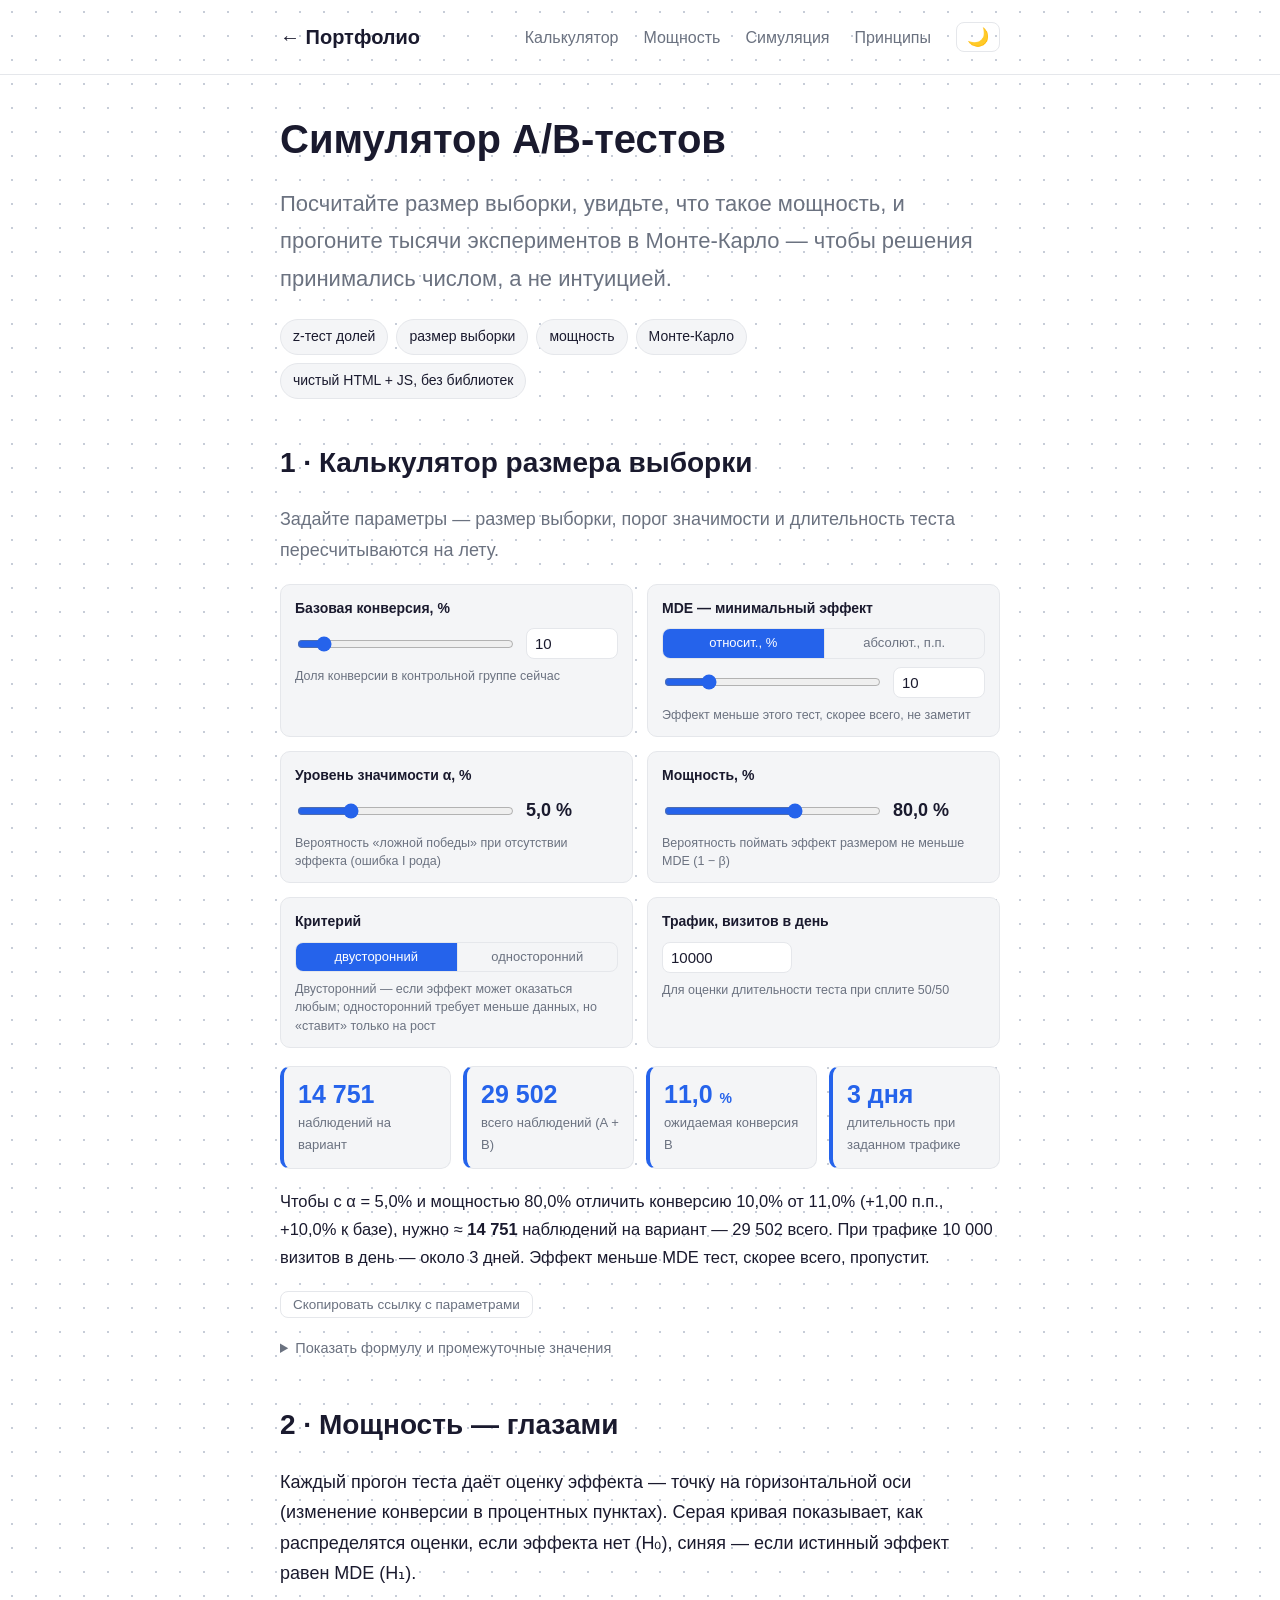
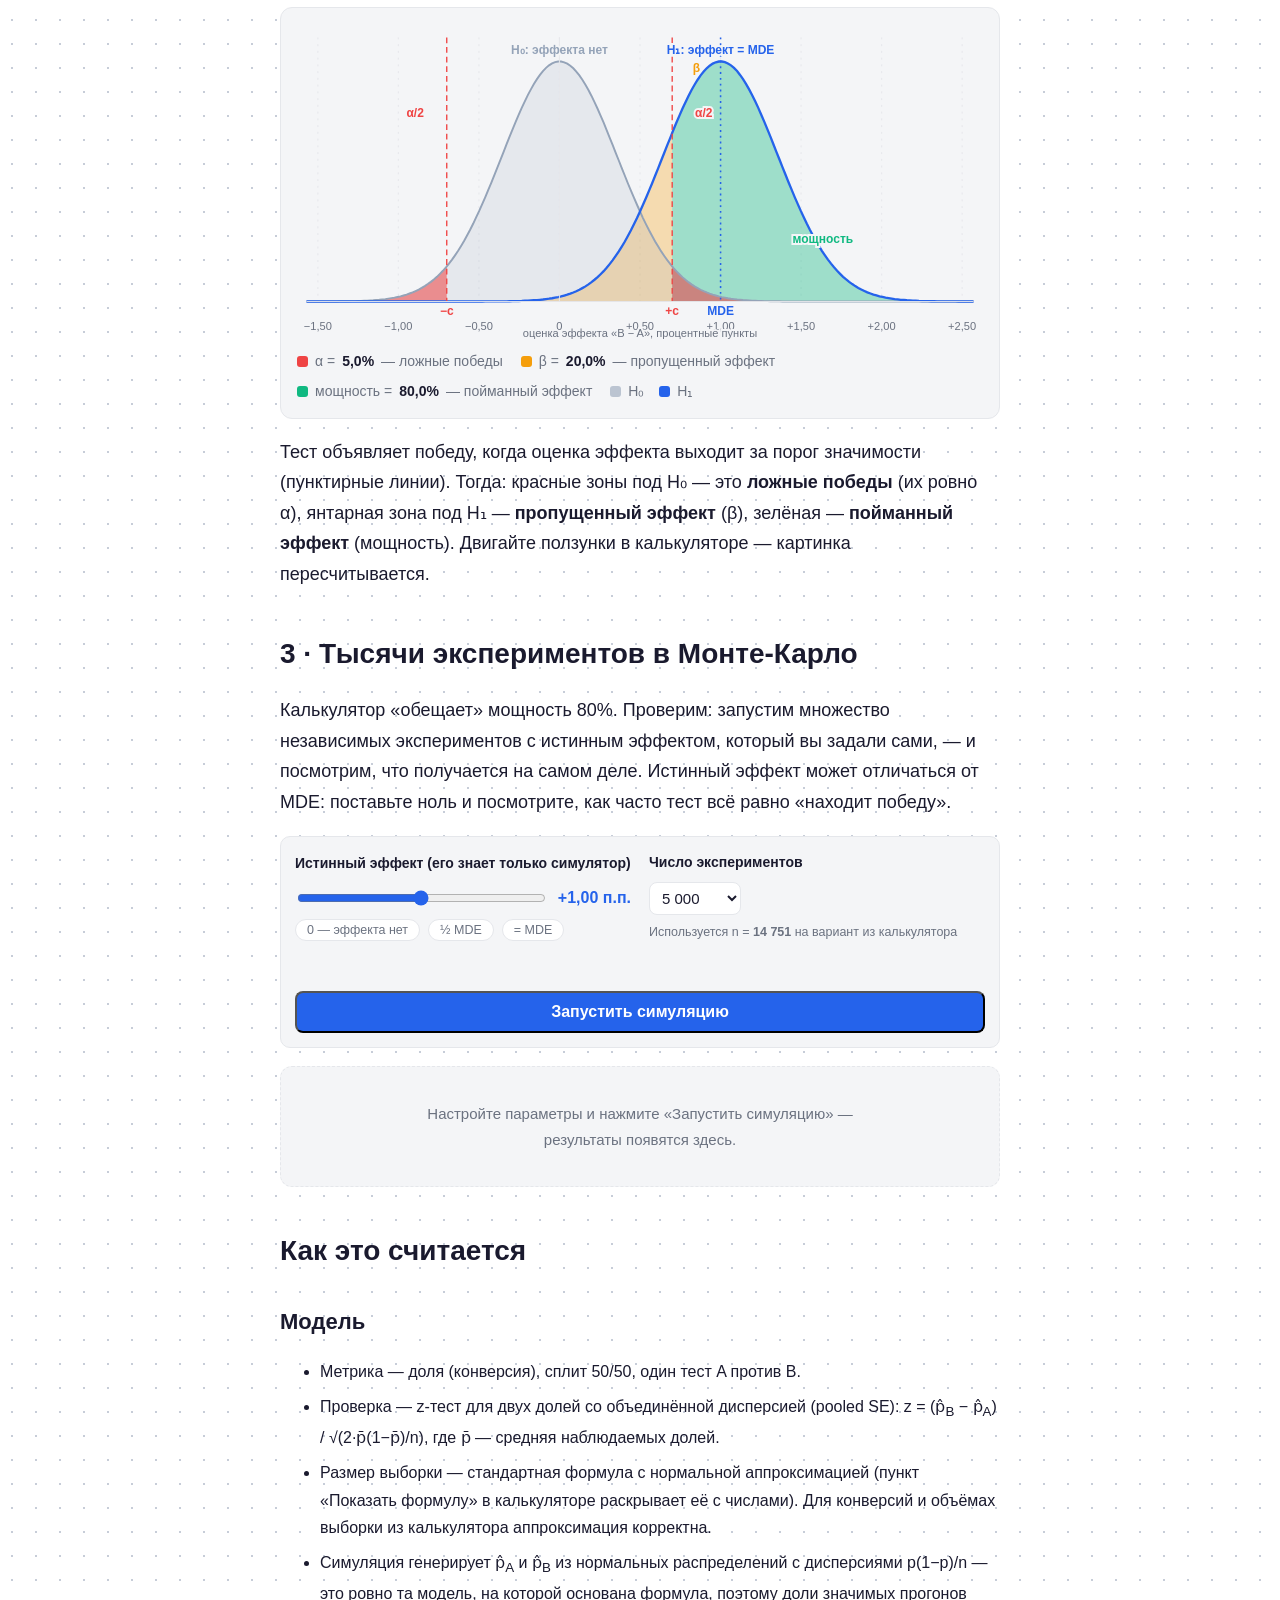
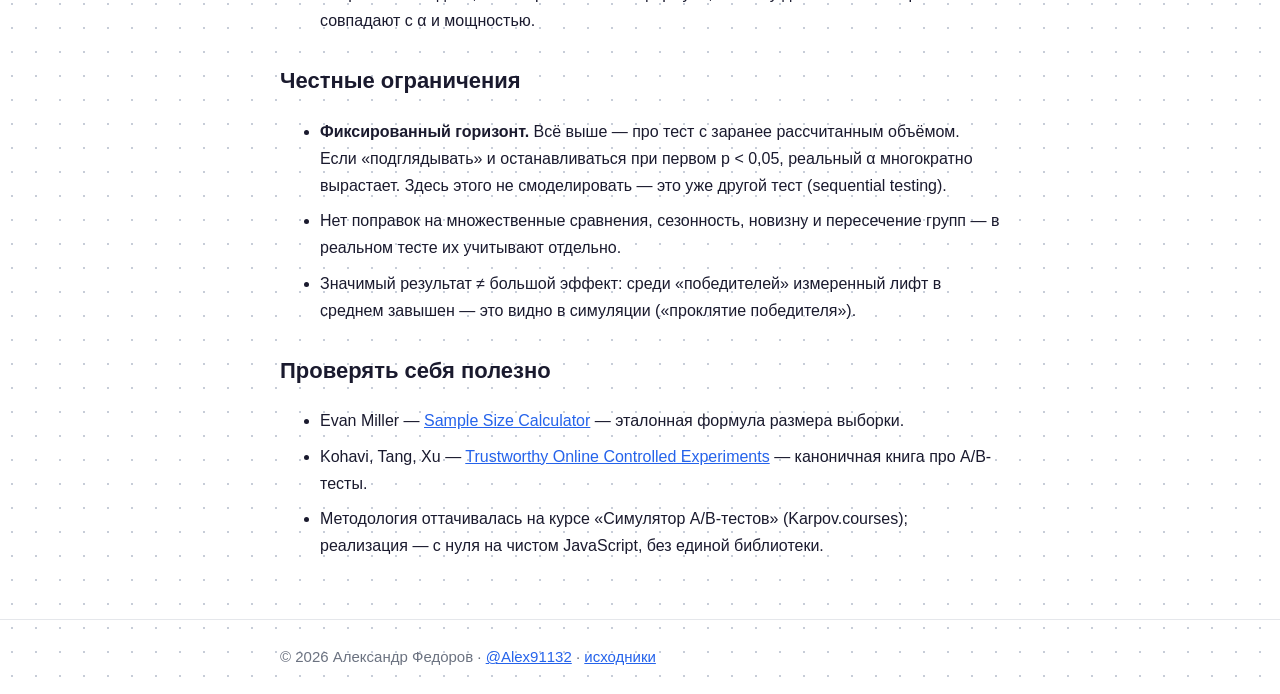
==== ab-simulator/index.html @ 2c6efa01 "Новый pet-проект: интерактивный симулятор A/B-тестов (калькулятор выборки + визуализация мощности + " ====
<!DOCTYPE html>
<html lang="ru">
<head>
  <meta charset="UTF-8">
  <meta name="viewport" content="width=device-width, initial-scale=1.0">
  <title>Симулятор A/B-тестов — Александр Федоров</title>
  <meta name="description" content="Интерактивный калькулятор размера выборки и Монте-Карло симулятор A/B-тестов: мощность, ошибки I и II рода, проклятие победителя — на живых графиках.">

  <link rel="icon" href="../assets/favicon.svg" type="image/svg+xml">

  <meta property="og:type" content="website">
  <meta property="og:title" content="Симулятор A/B-тестов — Александр Федоров">
  <meta property="og:description" content="Посчитайте размер выборки, увидьте мощность на графике и прогоните тысячи экспериментов в Монте-Карло.">
  <meta property="og:image" content="https://alex91132.github.io/assets/og.png">
  <meta property="og:url" content="https://alex91132.github.io/ab-simulator/">
  <meta name="twitter:card" content="summary_large_image">

  <!-- Общие стили сайта -->
  <link rel="stylesheet" href="../styles.css">

  <!-- Стили, специфичные для этой страницы -->
  <style>
    /* Цвета зон статистических ошибок — свои переменные, независимые от темы */
    :root {
      --st-red:   #ef4444;  /* ошибка I рода (α) */
      --st-green: #10b981;  /* мощность */
      --st-amber: #f59e0b;  /* ошибка II рода (β) */
      --st-h0:    #94a3b8;  /* распределение H0 */
    }

    /* ---------- Панели управления ---------- */
    .ctls {
      display: grid;
      grid-template-columns: repeat(auto-fit, minmax(240px, 1fr));
      gap: 14px;
      margin: 18px 0;
    }
    .ctl {
      background: var(--card);
      border: 1px solid var(--border);
      border-radius: 10px;
      padding: 12px 14px;
      min-width: 0;
    }
    .ctl label { font-size: 14px; font-weight: 600; display: block; margin-bottom: 8px; }
    .ctl .hint { font-size: 12.5px; color: var(--muted); margin: 8px 0 0; line-height: 1.45; }
    .ctl-row { display: flex; align-items: center; gap: 10px; }
    .ctl-row input[type=range] { flex: 1; min-width: 0; accent-color: var(--accent); }
    input[type=number], select {
      background: var(--bg);
      border: 1px solid var(--border);
      border-radius: 8px;
      color: var(--text);
      padding: 6px 8px;
      font-size: 15px;
      width: 92px;
      font-family: inherit;
    }
    input[type=number]:focus, select:focus, .seg button:focus-visible { outline: 2px solid var(--accent); outline-offset: 1px; }

    /* Переключатель режима (сегмент-контрол) */
    .seg { display: grid; grid-template-columns: 1fr 1fr; border: 1px solid var(--border); border-radius: 8px; overflow: hidden; margin-bottom: 8px; }
    .seg button {
      background: transparent; border: none; color: var(--muted);
      padding: 5px 6px; cursor: pointer; font-size: 13px; font-family: inherit; line-height: 1.4;
    }
    .seg button + button { border-left: 1px solid var(--border); }
    .seg button.on { background: var(--accent); color: #fff; }

    /* ---------- Результаты калькулятора ---------- */
    .res-grid {
      display: grid;
      grid-template-columns: repeat(auto-fit, minmax(150px, 1fr));
      gap: 12px;
      margin: 18px 0;
    }
    .res {
      background: var(--card);
      border: 1px solid var(--border);
      border-left: 4px solid var(--accent);
      border-radius: 10px;
      padding: 12px 14px;
    }
    .res .num { font-size: 25px; font-weight: 700; color: var(--accent); line-height: 1.25; }
    .res .num small { font-size: 14px; font-weight: 600; }
    .res .lab { font-size: 13px; color: var(--muted); margin-top: 2px; }
    .warn { display: none; color: var(--st-amber); font-size: 14px; margin-top: 6px; }
    .warn.show { display: block; }
    .interpret { font-size: 16.5px; }
    details.formula { margin-top: 14px; }
    details.formula summary { cursor: pointer; color: var(--muted); font-size: 14.5px; }
    details.formula pre {
      background: var(--card); border: 1px solid var(--border);
      padding: 14px 16px; border-radius: 8px; overflow-x: auto;
      font-size: 13.5px; line-height: 1.65; margin-top: 10px;
    }

    /* ---------- Графики ---------- */
    .chart {
      background: var(--card);
      border: 1px solid var(--border);
      border-radius: 12px;
      padding: 14px 12px 8px;
      margin: 14px 0;
    }
    .chart svg { display: block; width: 100%; height: auto; }
    .ch-title { font-size: 15px; margin: 4px 4px 0; color: var(--muted); }
    .lg { display: flex; flex-wrap: wrap; gap: 6px 18px; margin: 10px 4px 6px; }
    .lg span { display: inline-flex; align-items: center; gap: 7px; font-size: 14px; color: var(--muted); }
    .lg b { color: var(--text); font-weight: 600; }
    .sw { width: 11px; height: 11px; border-radius: 3px; display: inline-block; flex-shrink: 0; }

    /* ---------- Симуляция ---------- */
    .sim-controls {
      background: var(--card); border: 1px solid var(--border); border-radius: 10px;
      padding: 14px; margin: 18px 0;
      display: flex; flex-wrap: wrap; gap: 18px; align-items: flex-end;
    }
    .sim-controls .ctl { background: transparent; border: none; padding: 0; flex: 1; min-width: 250px; }
    .te-val { font-size: 16px; font-weight: 700; color: var(--accent); white-space: nowrap; }
    .chips { display: flex; gap: 8px; margin-top: 8px; flex-wrap: wrap; }
    .chip {
      background: var(--bg); border: 1px solid var(--border); border-radius: 999px;
      color: var(--muted); font-size: 12.5px; padding: 3px 11px; cursor: pointer; font-family: inherit;
    }
    .chip:hover { border-color: var(--accent); color: var(--accent); }
    .sim-cards { display: grid; grid-template-columns: repeat(auto-fit, minmax(190px, 1fr)); gap: 12px; margin: 18px 0; }
    .sim-card { background: var(--card); border: 1px solid var(--border); border-radius: 10px; padding: 12px 14px; }
    .sim-card .k { font-size: 24px; font-weight: 700; line-height: 1.25; }
    .sim-card .l { font-size: 13px; color: var(--muted); margin-top: 2px; line-height: 1.45; }
    .sim-empty {
      background: var(--card); border: 1px dashed var(--border); border-radius: 12px;
      color: var(--muted); text-align: center; padding: 34px 20px; font-size: 15px;
    }
    .insight { border-left: 3px solid var(--accent); margin: 18px 0; padding: 4px 20px; }
    .insight h4 { margin: 10px 0 4px; }
    .insight p { margin: 0 0 10px; font-size: 16px; }
    .stale { font-size: 13.5px; color: var(--st-amber); margin: -6px 0 12px; }

    /* ---------- Разное ---------- */
    .copy-btn {
      background: transparent; border: 1px solid var(--border); border-radius: 8px;
      color: var(--muted); padding: 5px 12px; cursor: pointer; font-size: 13.5px; font-family: inherit;
    }
    .copy-btn:hover { border-color: var(--accent); color: var(--accent); }
    .how-list li { margin-bottom: 8px; font-size: 16px; }
    code.kbd {
      background: var(--card); border: 1px solid var(--border); border-radius: 5px;
      padding: 1px 6px; font-size: 14px;
    }
    @media (max-width: 620px) {
      h1 { font-size: 30px; }
      .ctl-row input[type=range] { flex: 1; }
    }
  </style>

  <!-- Тема применяется до отрисовки (как на всём сайте) -->
  <script>
    (function () {
      var t = localStorage.getItem('theme');
      if (t) document.documentElement.setAttribute('data-theme', t);
    })();
  </script>
</head>
<body>

  <!-- ШАПКА -->
  <header class="site-header">
    <div class="container">
      <a href="../index.html" class="site-logo">← Портфолио</a>
      <nav class="site-nav">
        <a href="#calc">Калькулятор</a>
        <a href="#power">Мощность</a>
        <a href="#sim">Симуляция</a>
        <a href="#how">Принципы</a>
        <button id="themeBtn" class="theme-toggle" onclick="toggleTheme()" aria-label="Сменить тему">🌙</button>
      </nav>
    </div>
  </header>

  <main class="container">

    <!-- ЗАГОЛОВОК СТРАНИЦЫ -->
    <section class="intro">
      <h1>Симулятор A/B-тестов</h1>
      <p class="lead">
        Посчитайте размер выборки, увидьте, что такое мощность, и прогоните тысячи
        экспериментов в Монте-Карло — чтобы решения принимались числом, а не интуицией.
      </p>
      <div class="tags" style="margin-top:14px;">
        <span class="tag">z-тест долей</span>
        <span class="tag">размер выборки</span>
        <span class="tag">мощность</span>
        <span class="tag">Монте-Карло</span>
        <span class="tag">чистый HTML + JS, без библиотек</span>
      </div>
    </section>

    <!-- 1. КАЛЬКУЛЯТОР -->
    <section id="calc">
      <h2>1 · Калькулятор размера выборки</h2>
      <p style="color:var(--muted);">
        Задайте параметры — размер выборки, порог значимости и длительность теста
        пересчитываются на лету.
      </p>

      <div class="ctls">
        <div class="ctl">
          <label for="inp-base">Базовая конверсия, %</label>
          <div class="ctl-row">
            <input type="range" id="rng-base" min="1" max="95" step="0.5" value="10" aria-label="Базовая конверсия, проценты">
            <input type="number" id="inp-base" min="1" max="95" step="0.5" value="10" aria-label="Базовая конверсия, проценты">
          </div>
          <p class="hint">Доля конверсии в контрольной группе сейчас</p>
        </div>

        <div class="ctl">
          <label for="inp-mde">MDE — минимальный эффект</label>
          <div class="seg" role="group" aria-label="Тип MDE">
            <button type="button" id="mde-rel" class="on">относит., %</button><button type="button" id="mde-abs">абсолют., п.п.</button>
          </div>
          <div class="ctl-row">
            <input type="range" id="rng-mde" min="1" max="50" step="0.5" value="10" aria-label="MDE">
            <input type="number" id="inp-mde" min="0.1" max="50" step="0.5" value="10" aria-label="MDE">
          </div>
          <p class="hint">Эффект меньше этого тест, скорее всего, не заметит</p>
        </div>

        <div class="ctl">
          <label for="rng-alpha">Уровень значимости α, %</label>
          <div class="ctl-row">
            <input type="range" id="rng-alpha" min="0.5" max="20" step="0.5" value="5" aria-label="Уровень значимости, проценты">
            <output id="out-alpha" for="rng-alpha" style="width:92px; font-weight:600;">5 %</output>
          </div>
          <p class="hint">Вероятность «ложной победы» при отсутствии эффекта (ошибка I рода)</p>
        </div>

        <div class="ctl">
          <label for="rng-power">Мощность, %</label>
          <div class="ctl-row">
            <input type="range" id="rng-power" min="50" max="99" step="1" value="80" aria-label="Мощность, проценты">
            <output id="out-power" for="rng-power" style="width:92px; font-weight:600;">80 %</output>
          </div>
          <p class="hint">Вероятность поймать эффект размером не меньше MDE (1 − β)</p>
        </div>

        <div class="ctl">
          <label>Критерий</label>
          <div class="seg" role="group" aria-label="Тип критерия">
            <button type="button" id="tail-2" class="on">двусторонний</button><button type="button" id="tail-1">односторонний</button>
          </div>
          <p class="hint">Двусторонний — если эффект может оказаться любым; односторонний требует меньше данных, но «ставит» только на рост</p>
        </div>

        <div class="ctl">
          <label for="inp-traffic">Трафик, визитов в день</label>
          <div class="ctl-row">
            <input type="number" id="inp-traffic" min="100" step="100" value="10000" aria-label="Трафик в день" style="width:130px;">
          </div>
          <p class="hint">Для оценки длительности теста при сплите 50/50</p>
        </div>
      </div>

      <div class="res-grid">
        <div class="res">
          <div class="num" id="res-n">…</div>
          <div class="lab">наблюдений на вариант</div>
        </div>
        <div class="res">
          <div class="num" id="res-total">…</div>
          <div class="lab">всего наблюдений (A + B)</div>
        </div>
        <div class="res">
          <div class="num" id="res-p2">…</div>
          <div class="lab">ожидаемая конверсия B</div>
        </div>
        <div class="res">
          <div class="num" id="res-days">…</div>
          <div class="lab">длительность при заданном трафике</div>
        </div>
      </div>

      <p class="warn" id="res-warn">⚠ MDE упирается в потолок: конверсия B ограничена 99,5%, расчёт идёт по ней.</p>

      <p class="interpret" id="res-interpret">…</p>

      <p style="margin-top:14px;">
        <button type="button" class="copy-btn" id="copyLink">Скопировать ссылку с параметрами</button>
      </p>

      <details class="formula">
        <summary>Показать формулу и промежуточные значения</summary>
        <pre id="res-formula"></pre>
      </details>
    </section>

    <!-- 2. МОЩНОСТЬ -->
    <section id="power">
      <h2>2 · Мощность — глазами</h2>
      <p>
        Каждый прогон теста даёт оценку эффекта — точку на горизонтальной оси
        (изменение конверсии в процентных пунктах). Серая кривая показывает, как
        распределятся оценки, если эффекта нет (H₀), синяя — если истинный эффект
        равен MDE (H₁).
      </p>

      <div class="chart">
        <div id="distChart" role="img" aria-label="График распределений оценки эффекта при H0 и H1 с зонами ошибок"></div>
        <div class="lg" id="distLegend"></div>
      </div>

      <p>
        Тест объявляет победу, когда оценка эффекта выходит за порог значимости
        (пунктирные линии). Тогда: красные зоны под H₀ — это <b>ложные победы</b>
        (их ровно α), янтарная зона под H₁ — <b>пропущенный эффект</b> (β),
        зелёная — <b>пойманный эффект</b> (мощность). Двигайте ползунки в калькуляторе —
        картинка пересчитывается.
      </p>
    </section>

    <!-- 3. СИМУЛЯЦИЯ -->
    <section id="sim">
      <h2>3 · Тысячи экспериментов в Монте-Карло</h2>
      <p>
        Калькулятор «обещает» мощность 80%. Проверим: запустим множество независимых
        экспериментов с истинным эффектом, который вы задали сами, — и посмотрим,
        что получается на самом деле. Истинный эффект может отличаться от MDE:
        поставьте ноль и посмотрите, как часто тест всё равно «находит победу».
      </p>

      <div class="sim-controls">
        <div class="ctl">
          <label for="rng-te">Истинный эффект (его знает только симулятор)</label>
          <div class="ctl-row">
            <input type="range" id="rng-te" min="0" max="2" step="0.02" value="1" aria-label="Истинный эффект, процентные пункты">
            <span class="te-val" id="out-te">+1,00 п.п.</span>
          </div>
          <div class="chips">
            <button type="button" class="chip" data-te="0">0 — эффекта нет</button>
            <button type="button" class="chip" data-te="half">½ MDE</button>
            <button type="button" class="chip" data-te="mde">= MDE</button>
          </div>
        </div>
        <div class="ctl">
          <label for="sel-runs">Число экспериментов</label>
          <select id="sel-runs">
            <option value="1000">1 000</option>
            <option value="5000" selected>5 000</option>
            <option value="10000">10 000</option>
          </select>
          <p class="hint">Используется n = <b id="sim-n">…</b> на вариант из калькулятора</p>
        </div>
        <div class="ctl">
          <label>&nbsp;</label>
          <button type="button" class="btn-primary" id="runBtn" style="width:100%;">Запустить симуляцию</button>
        </div>
      </div>

      <div id="simResults">
        <div class="sim-empty">
          Настройте параметры и нажмите «Запустить симуляцию» —<br>
          результаты появятся здесь.
        </div>
      </div>
    </section>

    <!-- 4. ПРИНЦИПЫ -->
    <section id="how">
      <h2>Как это считается</h2>

      <h3>Модель</h3>
      <ul class="how-list">
        <li>Метрика — доля (конверсия), сплит 50/50, один тест A против B.</li>
        <li>Проверка — z-тест для двух долей со объединённой дисперсией (pooled SE):
          z = (p̂<sub>B</sub> − p̂<sub>A</sub>) / √(2·p̄(1−p̄)/n), где p̄ — средняя наблюдаемых долей.</li>
        <li>Размер выборки — стандартная формула с нормальной аппроксимацией
          (пункт «Показать формулу» в калькуляторе раскрывает её с числами).
          Для конверсий и объёмах выборки из калькулятора аппроксимация корректна.</li>
        <li>Симуляция генерирует p̂<sub>A</sub> и p̂<sub>B</sub> из нормальных распределений
          с дисперсиями p(1−p)/n — это ровно та модель, на которой основана формула,
          поэтому доли значимых прогонов совпадают с α и мощностью.</li>
      </ul>

      <h3>Честные ограничения</h3>
      <ul class="how-list">
        <li><b>Фиксированный горизонт.</b> Всё выше — про тест с заранее рассчитанным объёмом.
          Если «подглядывать» и останавливаться при первом p &lt; 0,05, реальный α
          многократно вырастает. Здесь этого не смоделировать — это уже другой тест
          (sequential testing).</li>
        <li>Нет поправок на множественные сравнения, сезонность, новизну и
          пересечение групп — в реальном тесте их учитывают отдельно.</li>
        <li>Значимый результат ≠ большой эффект: среди «победителей» измеренный лифт
          в среднем завышен — это видно в симуляции («проклятие победителя»).</li>
      </ul>

      <h3>Проверять себя полезно</h3>
      <ul class="how-list">
        <li>Evan Miller — <a href="https://www.evanmiller.org/ab-testing/sample-size.html" target="_blank" rel="noopener">Sample Size Calculator</a> — эталонная формула размера выборки.</li>
        <li>Kohavi, Tang, Xu — <a href="https://experimentguide.com/" target="_blank" rel="noopener">Trustworthy Online Controlled Experiments</a> — каноничная книга про A/B-тесты.</li>
        <li>Методология оттачивалась на курсе «Симулятор A/B-тестов» (Karpov.courses);
          реализация — с нуля на чистом JavaScript, без единой библиотеки.</li>
      </ul>
    </section>

  </main>

  <!-- ПОДВАЛ -->
  <footer class="site-footer">
    <div class="container">
      © 2026 Александр Федоров ·
      <a href="https://t.me/Alex91132" target="_blank" rel="noopener">@Alex91132</a> ·
      <a href="https://github.com/Alex91132/Alex91132.github.io" target="_blank" rel="noopener">исходники</a>
    </div>
  </footer>

  <!-- Переключатель темы — как на всём сайте -->
  <script>
    function currentTheme() {
      var t = document.documentElement.getAttribute('data-theme');
      if (t) return t;
      return window.matchMedia('(prefers-color-scheme: dark)').matches ? 'dark' : 'light';
    }
    function updateThemeIcon() {
      var btn = document.getElementById('themeBtn');
      if (btn) btn.textContent = currentTheme() === 'dark' ? '☀️' : '🌙';
    }
    function toggleTheme() {
      var next = currentTheme() === 'dark' ? 'light' : 'dark';
      document.documentElement.setAttribute('data-theme', next);
      localStorage.setItem('theme', next);
      updateThemeIcon();
    }
    updateThemeIcon();
  </script>

  <!-- Логика симулятора -->
  <script>
  (function () {
    'use strict';

    /* ==================== Утилиты ==================== */
    var $ = function (id) { return document.getElementById(id); };
    var fmtInt = new Intl.NumberFormat('ru-RU');
    function fmt1(x) { return x.toLocaleString('ru-RU', { minimumFractionDigits: 1, maximumFractionDigits: 1 }); }
    function fmt2(x) { return x.toLocaleString('ru-RU', { minimumFractionDigits: 2, maximumFractionDigits: 2 }); }
    function plural(n, one, few, many) {
      n = Math.floor(Math.abs(n)) % 100;
      if (n >= 11 && n <= 14) return many;
      n = n % 10;
      if (n === 1) return one;
      if (n >= 2 && n <= 4) return few;
      return many;
    }
    function esc(s) {
      return String(s).replace(/&/g, '&amp;').replace(/</g, '&lt;').replace(/>/g, '&gt;');
    }

    /* ==================== Математика ==================== */
    // erf — аппроксимация Абрамовица–Стегуна 7.1.26 (|err| < 1.5e-7)
    function erf(x) {
      var s = x < 0 ? -1 : 1;
      x = Math.abs(x);
      var t = 1 / (1 + 0.3275911 * x);
      var y = 1 - (((((1.061405429 * t - 1.453152027) * t) + 1.421413741) * t - 0.284496736) * t + 0.254829592) * t * Math.exp(-x * x);
      return s * y;
    }
    function normCdf(x) { return 0.5 * (1 - erf(-x / Math.SQRT2)); }
    function normPdf(x) { return Math.exp(-x * x / 2) / Math.sqrt(2 * Math.PI); }

    // probit — алгоритм Аклама (относительная погрешность < 1.15e-9)
    function probit(p) {
      if (p <= 0) return -Infinity;
      if (p >= 1) return Infinity;
      var A = [-3.969683028665376e+01, 2.209460984245205e+02, -2.759285104469687e+02, 1.383577518672690e+02, -3.066479806614716e+01, 2.506628277459239e+00];
      var B = [-5.447609879822406e+01, 1.615858368580409e+02, -1.556989798598866e+02, 6.680131188771972e+01, -1.328068155288572e+01];
      var C = [-7.784894002430293e-03, -3.223964580411365e-01, -2.400758277161838e+00, -2.549732539343734e+00, 4.374664141464968e+00, 2.938163982698783e+00];
      var D = [7.784695709041462e-03, 3.224671290700398e-01, 2.445134137142996e+00, 3.754408661907416e+00];
      var pl = 0.02425, ph = 1 - pl, q, r, x;
      if (p < pl) {
        q = Math.sqrt(-2 * Math.log(p));
        x = (((((C[0] * q + C[1]) * q + C[2]) * q + C[3]) * q + C[4]) * q + C[5]) / ((((D[0] * q + D[1]) * q + D[2]) * q + D[3]) * q + 1);
      } else if (p <= ph) {
        q = p - 0.5; r = q * q;
        x = (((((A[0] * r + A[1]) * r + A[2]) * r + A[3]) * r + A[4]) * r + A[5]) * q /
            (((((B[0] * r + B[1]) * r + B[2]) * r + B[3]) * r + B[4]) * r + 1);
      } else {
        q = Math.sqrt(-2 * Math.log(1 - p));
        x = -(((((C[0] * q + C[1]) * q + C[2]) * q + C[3]) * q + C[4]) * q + C[5]) / ((((D[0] * q + D[1]) * q + D[2]) * q + D[3]) * q + 1);
      }
      return x;
    }

    // Стандартное нормальное N(0,1): метод Марсальи (полярный)
    var _spare = null;
    function gauss() {
      if (_spare !== null) { var v = _spare; _spare = null; return v; }
      var u, vv, s;
      do { u = Math.random() * 2 - 1; vv = Math.random() * 2 - 1; s = u * u + vv * vv; } while (s >= 1 || s === 0);
      var m = Math.sqrt(-2 * Math.log(s) / s);
      _spare = vv * m;
      return u * m;
    }

    // Размер выборки на вариант (z-тест долей, нормальная аппроксимация)
    function sampleSize(p1, p2, alpha, power, twoSided) {
      var zA = probit(twoSided ? 1 - alpha / 2 : 1 - alpha);
      var zB = probit(power);
      var pbar = (p1 + p2) / 2;
      var num = Math.pow(zA * Math.sqrt(2 * pbar * (1 - pbar)) + zB * Math.sqrt(p1 * (1 - p1) + p2 * (1 - p2)), 2);
      return Math.ceil(num / Math.pow(p2 - p1, 2));
    }

    /* ==================== Состояние ==================== */
    var S = { base: 10, mde: 10, mdeMode: 'rel', alpha: 5, power: 80, tail: 2, traffic: 10000, te: null };
    var D = {};  // производные величины
    var P2_CAP = 0.995;

    function derive() {
      D.p1 = S.base / 100;
      var p2 = S.mdeMode === 'rel' ? D.p1 * (1 + S.mde / 100) : D.p1 + S.mde / 100;
      D.capped = p2 > P2_CAP;
      D.p2 = Math.min(p2, P2_CAP);
      D.delta = D.p2 - D.p1;
      D.alpha = S.alpha / 100;
      D.power = S.power / 100;
      D.twoSided = S.tail === 2;
      D.zA = probit(D.twoSided ? 1 - D.alpha / 2 : 1 - D.alpha);
      D.zB = probit(D.power);
      D.n = sampleSize(D.p1, D.p2, D.alpha, D.power, D.twoSided);
      D.pbar = (D.p1 + D.p2) / 2;
      D.SE = Math.sqrt(2 * D.pbar * (1 - D.pbar) / D.n);  // в долях
      D.c = D.zA * D.SE;                                   // порог значимости, в долях
    }

    /* ==================== Связывание контролов ==================== */
    function bindPair(rngId, inpId, setter, clampLo, clampHi) {
      var rng = $(rngId), inp = $(inpId);
      rng.addEventListener('input', function () { setter(parseFloat(rng.value)); inp.value = rng.value; update(); });
      inp.addEventListener('input', function () {
        var v = parseFloat(inp.value);
        if (isNaN(v)) return;
        v = Math.min(clampHi, Math.max(clampLo, v));
        rng.value = v; setter(v); update();
      });
      inp.addEventListener('change', function () { inp.value = rng.value; });
    }

    bindPair('rng-base', 'inp-base', function (v) { S.base = v; }, 1, 95);
    bindPair('rng-mde', 'inp-mde', function (v) { S.mde = v; }, 0.1, 50);

    function setMdeMode(mode) {
      if (mode === S.mdeMode) return;
      // пересчёт значения так, чтобы p2 не прыгала
      var p1 = S.base / 100;
      var p2 = S.mdeMode === 'rel' ? p1 * (1 + S.mde / 100) : p1 + S.mde / 100;
      S.mdeMode = mode;
      if (mode === 'rel') {
        S.mde = Math.round((p2 / p1 - 1) * 1000) / 10;
        setRange('rng-mde', 'inp-mde', 1, 50, 0.5, S.mde);
      } else {
        S.mde = Math.round((p2 - p1) * 1000) / 10;
        setRange('rng-mde', 'inp-mde', 0.05, 10, 0.05, S.mde);
      }
      $('mde-rel').classList.toggle('on', mode === 'rel');
      $('mde-abs').classList.toggle('on', mode === 'abs');
      update();
    }
    function setRange(rngId, inpId, min, max, step, val) {
      var rng = $(rngId), inp = $(inpId);
      rng.min = min; rng.max = max; rng.step = step; rng.value = val;
      inp.min = min; inp.max = max; inp.step = step; inp.value = val;
    }
    $('mde-rel').addEventListener('click', function () { setMdeMode('rel'); });
    $('mde-abs').addEventListener('click', function () { setMdeMode('abs'); });

    $('rng-alpha').addEventListener('input', function () { S.alpha = parseFloat(this.value); update(); });
    $('rng-power').addEventListener('input', function () { S.power = parseFloat(this.value); update(); });

    function setTail(t) {
      S.tail = t;
      $('tail-2').classList.toggle('on', t === 2);
      $('tail-1').classList.toggle('on', t === 1);
      update();
    }
    $('tail-2').addEventListener('click', function () { setTail(2); });
    $('tail-1').addEventListener('click', function () { setTail(1); });

    $('inp-traffic').addEventListener('input', function () {
      var v = parseFloat(this.value);
      if (!isNaN(v) && v >= 1) { S.traffic = v; renderCalcOnly(); toHash(); }
    });

    // Истинный эффект в симуляции
    var rngTe = $('rng-te');
    function teMax() { return Math.max(Math.ceil(D.delta * 200 * 100) / 100, 0.1); } // ~2×MDE, п.п.
    function syncTeSlider(preserve) {
      var kept = preserve && S.te !== null ? S.te : D.delta * 100;
      var mx = teMax();
      var step = Math.max(mx / 100, 0.01);
      rngTe.min = 0; rngTe.max = mx; rngTe.step = step;
      S.te = Math.min(kept, mx);
      rngTe.value = Math.round(S.te / step) * step;
      renderTe();
    }
    function renderTe() { $('out-te').textContent = '+' + fmt2(S.te) + ' п.п.'; }
    rngTe.addEventListener('input', function () {
      S.te = parseFloat(this.value);
      renderTe(); markStale();
    });
    Array.prototype.forEach.call(document.querySelectorAll('.chip[data-te]'), function (chip) {
      chip.addEventListener('click', function () {
        var v = this.getAttribute('data-te');
        S.te = v === '0' ? 0 : (v === 'mde' ? D.delta * 100 : D.delta * 50);
        S.te = Math.round(S.te * 100) / 100;
        rngTe.value = S.te;
        renderTe(); markStale();
      });
    });

    /* ==================== Калькулятор: вывод ==================== */
    function renderCalc() {
      $('res-n').textContent = fmtInt.format(D.n);
      $('res-total').textContent = fmtInt.format(2 * D.n);
      $('res-p2').innerHTML = fmt1(D.p2 * 100) + ' <small>%</small>';

      var days = Math.ceil(2 * D.n / S.traffic);
      $('res-days').textContent = days < 1 ? 'меньше ' + plural(1, 'дня', 'дней', 'дней') : fmtInt.format(days) + ' ' + plural(days, 'день', 'дня', 'дней');

      $('res-warn').classList.toggle('show', D.capped);

      var rel = (D.delta / D.p1) * 100;
      $('res-interpret').innerHTML =
        'Чтобы с α = ' + fmt1(S.alpha) + '% и мощностью ' + fmt1(S.power) + '% отличить конверсию ' +
        fmt1(D.p1 * 100) + '% от ' + fmt1(D.p2 * 100) + '% (' +
        (D.delta >= 0 ? '+' : '−') + fmt2(Math.abs(D.delta * 100)) + ' п.п., ' +
        (rel >= 0 ? '+' : '−') + fmt1(Math.abs(rel)) + '% к базе), нужно ≈ <b>' + fmtInt.format(D.n) +
        '</b> наблюдений на вариант — ' + fmtInt.format(2 * D.n) + ' всего.' +
        ' При трафике ' + fmtInt.format(S.traffic) + ' визитов в день — около ' +
        (days < 1 ? 'суток' : fmtInt.format(days) + ' ' + plural(days, 'дня', 'дней', 'дней')) + '. ' +
        'Эффект меньше MDE тест, скорее всего, пропустит.';

      var sePP = D.SE * 100, cPP = D.c * 100;
      $('res-formula').textContent =
        'n = (z(1−α' + (D.twoSided ? '/2' : '') + ')·√(2·p̄·(1−p̄)) + z(1−β)·√(p₁(1−p₁)+p₂(1−p₂)))² / (p₂−p₁)²' +
        '\n' +
        'z(1−α' + (D.twoSided ? '/2' : '') + ') = ' + fmt2(D.zA) + '    z(1−β) = ' + fmt2(D.zB) + '\n' +
        'p₁ = ' + D.p1.toFixed(4) + '    p₂ = ' + D.p2.toFixed(4) + '    p̄ = ' + D.pbar.toFixed(4) + '\n' +
        '\n' +
        'n = ' + fmtInt.format(D.n) + ' на вариант\n' +
        'SE оценки эффекта = √(2·p̄(1−p̄)/n) = ' + fmt2(sePP) + ' п.п.\n' +
        'порог значимости c = z·SE = ' + (D.twoSided ? '±' : '') + fmt2(cPP) + ' п.п.' +
        (D.capped ? '\n\n⚠ p₂ ограничена ' + (P2_CAP * 100).toFixed(1) + '% — фактический MDE меньше заданного' : '');

      $('sim-n').textContent = fmtInt.format(D.n);
    }
    function renderCalcOnly() { renderCalc(); }

    /* ==================== График распределений ==================== */
    function niceStep(x) {
      var pow = Math.pow(10, Math.floor(Math.log10(x)));
      var m = x / pow;
      return (m < 1.5 ? 1 : m < 3 ? 2 : m < 7 ? 5 : 10) * pow;
    }

    function renderDist() {
      var W = 720, H = 330, L = 14, R = 14, T = 16, B = 40;
      var iw = W - L - R, ih = H - T - B;
      var SE = D.SE, SEpp = SE * 100;
      var dPP = D.delta * 100, cPP = D.c * 100;
      var lo = -4.4 * SEpp, hi = Math.max(dPP + 4.4 * SEpp, 4.4 * SEpp);
      var ymax = (1 / (SEpp * Math.sqrt(2 * Math.PI))) * 1.10;

      function X(v) { return L + (v - lo) / (hi - lo) * iw; }
      function Y(dens) { return T + ih - dens / ymax * ih; }
      function curvePath(mean, x0, x1) {
        var pts = [], N = 220, i;
        for (i = 0; i <= N; i++) {
          var x = x0 + (x1 - x0) * i / N;
          var dens = normPdf((x - mean) / SEpp) / SEpp;
          pts.push((i ? 'L' : 'M') + X(x).toFixed(1) + ' ' + Y(dens).toFixed(1));
        }
        return pts.join('');
      }
      function areaPath(mean, x0, x1) {
        if (x1 <= x0) return '';
        return curvePath(mean, x0, x1) + 'L' + X(x1).toFixed(1) + ' ' + (T + ih) + ' L' + X(x0).toFixed(1) + ' ' + (T + ih) + ' Z';
      }
      function txt(x, y, s, color, weight, size) {
        return '<text x="' + x.toFixed(1) + '" y="' + y.toFixed(1) + '" font-size="' + (size || 12.5) + '" font-weight="' + (weight || 600) +
          '" fill="' + color + '" text-anchor="middle" style="paint-order:stroke;stroke:var(--card);stroke-width:4px">' + s + '</text>';
      }
      function vline(x, dash, color, w) {
        return '<line x1="' + X(x).toFixed(1) + '" y1="' + T + '" x2="' + X(x).toFixed(1) + '" y2="' + (T + ih) +
          '" stroke="' + color + '" stroke-width="' + (w || 1.2) + '" stroke-dasharray="' + dash + '"/>';
      }

      var svg = '<svg viewBox="0 0 ' + W + ' ' + H + '" xmlns="http://www.w3.org/2000/svg">';

      // сетка по x
      var step = niceStep((hi - lo) / 7), tick;
      var t0 = Math.ceil(lo / step) * step;
      for (tick = t0; tick <= hi + 1e-9; tick += step) {
        svg += '<line x1="' + X(tick).toFixed(1) + '" y1="' + T + '" x2="' + X(tick).toFixed(1) + '" y2="' + (T + ih) + '" stroke="var(--border)" stroke-width="1" stroke-dasharray="2 5"/>';
      }

      // заливки
      svg += '<path d="' + areaPath(dPP, lo, Math.min(cPP, hi)) + '" style="fill:var(--st-amber)" opacity="0.30"/>';   // β
      svg += '<path d="' + areaPath(dPP, Math.max(cPP, lo), hi) + '" style="fill:var(--st-green)" opacity="0.38"/>';     // мощность
      svg += '<path d="' + areaPath(0, lo, hi) + '" style="fill:var(--st-h0)" opacity="0.16"/>';                          // H0 целиком
      svg += '<path d="' + areaPath(0, lo, D.twoSided ? -cPP : lo - 1) + '" style="fill:var(--st-red)" opacity="0.55"/>'; // α левый хвост
      svg += '<path d="' + areaPath(0, cPP, hi) + '" style="fill:var(--st-red)" opacity="0.55"/>';                        // α правый хвост

      // кривые поверх
      svg += '<path d="' + curvePath(0, lo, hi) + '" fill="none" style="stroke:var(--st-h0)" stroke-width="2"/>';
      svg += '<path d="' + curvePath(dPP, lo, hi) + '" fill="none" style="stroke:var(--accent)" stroke-width="2.4"/>';

      // линии: 0, порог, истинный эффект
      svg += vline(0, 'none', 'var(--border)', 1);
      svg += vline(cPP, '6 4', 'var(--st-red)', 1.4);
      if (D.twoSided) svg += vline(-cPP, '6 4', 'var(--st-red)', 1.4);
      svg += vline(dPP, '2 4', 'var(--accent)', 1.6);

      // подписи кривых
      var h0Top = Y(normPdf(0) / SEpp), h1Top = Y(1 / (SEpp * Math.sqrt(2 * Math.PI)));
      svg += txt(X(0), h0Top - 8, 'H₀: эффекта нет', 'var(--st-h0)', 700);
      svg += txt(X(dPP), h1Top - 8, 'H₁: эффект = MDE', 'var(--accent)', 700);

      // подписи зон
      if (D.twoSided) svg += txt(X(-cPP - 0.55 * SEpp), T + ih * 0.30, 'α/2', 'var(--st-red)');
      svg += txt(X(cPP + 0.55 * SEpp), T + ih * 0.30, D.twoSided ? 'α/2' : 'α', 'var(--st-red)');
      svg += txt(X((dPP + cPP) / 2), Y(normPdf((dPP - (dPP + cPP) / 2) / SEpp) / SEpp) - 10, 'β', 'var(--st-amber)');
      svg += txt(X((cPP + hi) / 2), Y(normPdf((dPP - (cPP + hi) / 2) / SEpp) / SEpp) - 10, 'мощность', 'var(--st-green)');

      // подписи линий внизу
      svg += txt(X(cPP), T + ih + 14, '+c', 'var(--st-red)');
      if (D.twoSided) svg += txt(X(-cPP), T + ih + 14, '−c', 'var(--st-red)');
      svg += txt(X(dPP), T + ih + 14, 'MDE', 'var(--accent)');

      // ось + тики
      svg += '<line x1="' + L + '" y1="' + (T + ih) + '" x2="' + (W - R) + '" y2="' + (T + ih) + '" stroke="var(--border)" stroke-width="1"/>';
      for (tick = t0; tick <= hi + 1e-9; tick += step) {
        var lb = Math.abs(tick) < 1e-9 ? '0' : (tick > 0 ? '+' : '−') + fmt2(Math.abs(tick));
        svg += txt(X(tick), T + ih + 30, lb, 'var(--muted)', 400, 11.5);
      }
      svg += txt(X(lo + (hi - lo) / 2), H - 3, 'оценка эффекта «B − A», процентные пункты', 'var(--muted)', 400, 11.5);
      svg += '</svg>';

      $('distChart').innerHTML = svg;

      $('distLegend').innerHTML =
        '<span><i class="sw" style="background:var(--st-red)"></i>α = <b>' + fmt1(D.alpha * 100) + '%</b> — ложные победы</span>' +
        '<span><i class="sw" style="background:var(--st-amber)"></i>β = <b>' + fmt1((1 - D.power) * 100) + '%</b> — пропущенный эффект</span>' +
        '<span><i class="sw" style="background:var(--st-green)"></i>мощность = <b>' + fmt1(D.power * 100) + '%</b> — пойманный эффект</span>' +
        '<span><i class="sw" style="background:var(--st-h0);opacity:.6"></i>H₀ &nbsp;<i class="sw" style="background:var(--accent)"></i>H₁</span>';
    }

    /* ==================== Симуляция ==================== */
    var lastRes = null;

    function runSim() {
      var K = parseInt($('sel-runs').value, 10);
      var te = S.te / 100;                 // истинный эффект, доли
      var pB = Math.min(Math.max(D.p1 + te, 0.001), 0.999);
      var sdA = Math.sqrt(D.p1 * (1 - D.p1) / D.n);
      var sdB = Math.sqrt(pB * (1 - pB) / D.n);
      var lifts = [], pvals = [], sigCount = 0, sigNeg = 0, sigLiftSum = 0;
      var i, pa, pb, d, pbar, se, z, pv;

      for (i = 0; i < K; i++) {
        pa = D.p1 + gauss() * sdA;
        pb = pB + gauss() * sdB;
        d = pb - pa;
        pbar = (pa + pb) / 2;
        se = Math.sqrt(2 * pbar * (1 - pbar) / D.n);
        z = d / se;
        pv = D.twoSided ? 2 * (1 - normCdf(Math.abs(z))) : 1 - normCdf(z);
        lifts.push(d * 100);
        pvals.push(pv);
        if (pv < D.alpha) {
          sigCount++;
          sigLiftSum += d * 100;
          if (d < 0) sigNeg++;
        }
      }
      lastRes = {
        K: K, te: S.te, teReal: (pB - D.p1) * 100,
        lifts: lifts, pvals: pvals,
        sigShare: sigCount / K,
        sigNegShare: sigCount ? sigNeg / sigCount : 0,
        meanSigLift: sigCount ? sigLiftSum / sigCount : NaN
      };
      renderSim();
      toHash();
    }

    function renderSim() {
      if (!lastRes) return;
      var r = lastRes;
      var html = '';

      html += '<div class="sim-cards">';
      html += '<div class="sim-card"><div class="k" style="color:var(--st-green)">' + fmt1(r.sigShare * 100) + '%</div>' +
        '<div class="l">экспериментов закончились значимо — из ' + fmtInt.format(r.K) + ' прогонов</div></div>';
      if (r.sigShare > 0) {
        html += '<div class="sim-card"><div class="k" style="color:var(--accent)">' +
          (r.meanSigLift >= 0 ? '+' : '−') + fmt2(Math.abs(r.meanSigLift)) + ' п.п.</div>' +
          '<div class="l">средний измеренный лифт среди значимых (истинный: ' +
          (r.te >= 0 ? '+' : '−') + fmt2(Math.abs(r.te)) + ' п.п.)</div></div>';
        html += '<div class="sim-card"><div class="k" style="color:var(--st-red)">' + fmt1(r.sigNegShare * 100) + '%</div>' +
          '<div class="l">среди значимых — с эффектом «в обратную сторону»</div></div>';
      }
      html += '</div>';

      html += '<div class="chart"><h3 class="ch-title">Измеренный эффект по прогонам, п.п. — и теоретическое распределение</h3><div id="liftHist"></div></div>';
      html += '<div class="chart"><h3 class="ch-title">Распределение p-value</h3><div id="pvalHist"></div></div>';

      var te0 = Math.abs(r.te) < 1e-9;
      var atMde = Math.abs(r.te - D.delta * 100) < 1e-9;
      var title, text;
      if (te0) {
        title = 'Эффекта нет — а «победы» есть';
        text = 'Значимыми оказались ' + fmt1(r.sigShare * 100) + '% прогонов при α = ' + fmt1(D.alpha * 100) +
          '% — это ошибка I рода: без реального эффекта тест всё равно иногда находит «победителя», ' +
          'причём в обе стороны. Именно поэтому значимый результат без заранее рассчитанного объёма выборки ' +
          'и зафиксированной гипотезы — не доказательство.';
      } else if (atMde) {
        title = 'Мощность в действии — и «проклятие победителя»';
        text = 'Поймали ' + fmt1(r.sigShare * 100) + '% прогонов — это и есть мощность ' + fmt1(D.power * 100) +
          '%. Но посмотрите на средний лифт среди значимых: ' +
          (r.meanSigLift >= 0 ? '+' : '−') + fmt2(Math.abs(r.meanSigLift)) + ' п.п. при истинном эффекте ' +
          (r.te >= 0 ? '+' : '−') + fmt2(Math.abs(r.te)) + ' п.п. Каждый «значимый победитель» в среднем завышает эффект: ' +
          'в значимые чаще попадают прогоны с удачно большим измеренным лифтом. Не обещайте бизнесу измеренное — истинный эффект ниже.';
      } else {
        title = 'Эффект меньше MDE — тест чаще молчит';
        text = 'При истинном эффекте ' + (r.te >= 0 ? '+' : '−') + fmt2(Math.abs(r.te)) + ' п.п. (MDE = ' +
          '+' + fmt2(D.delta * 100) + ' п.п.) значимы только ' + fmt1(r.sigShare * 100) +
          '% прогонов. Снижение MDE или рост мощности покупается кратным ростом выборки — вернитесь к калькулятору и проверьте.';
      }
      html += '<div class="insight"><h4>' + title + '</h4><p>' + text + '</p></div>';

      $('simResults').innerHTML = html;
      drawLiftHist();
      drawPvalHist();
    }

    function markStale() {
      var el = $('simResults');
      if (!lastRes || el.querySelector('.sim-empty')) return;
      if (!el.querySelector('.stale')) {
        var p = document.createElement('p');
        p.className = 'stale';
        p.textContent = 'Параметры изменились — запустите симуляцию заново.';
        el.insertBefore(p, el.firstChild);
      }
    }

    /* ---------- Гистограмма измеренного лифта ---------- */
    function drawLiftHist() {
      var r = lastRes;
      var W = 720, H = 260, L = 14, R = 14, T = 26, B = 38;
      var iw = W - L - R, ih = H - T - B;
      var SEpp = D.SE * 100, cPP = D.c * 100, te = r.te;

      var lo = Math.min(-3.6 * SEpp, Math.min.apply(null, r.lifts));
      var hi = Math.max(3.6 * SEpp, te + 3.6 * SEpp, Math.max.apply(null, r.lifts));
      var bins = 46, bw = (hi - lo) / bins;
      var counts = [], i, b;
      for (i = 0; i < bins; i++) counts[i] = 0;
      for (i = 0; i < r.lifts.length; i++) {
        b = Math.min(bins - 1, Math.max(0, Math.floor((r.lifts[i] - lo) / bw)));
        counts[b]++;
      }
      var densMax = 0;
      for (i = 0; i < bins; i++) densMax = Math.max(densMax, counts[i] / (r.K * bw));
      var pdfPeak = 1 / (SEpp * Math.sqrt(2 * Math.PI));
      var ymax = Math.max(densMax, pdfPeak) * 1.12;

      function X(v) { return L + (v - lo) / (hi - lo) * iw; }
      function Y(d) { return T + ih - d / ymax * ih; }

      var svg = '<svg viewBox="0 0 ' + W + ' ' + H + '" xmlns="http://www.w3.org/2000/svg">';

      // зоны отвержения
      svg += '<rect x="' + X(cPP).toFixed(1) + '" y="' + T + '" width="' + Math.max(0, X(hi) - X(cPP)).toFixed(1) + '" height="' + ih + '" style="fill:var(--st-green)" opacity="0.09"/>';
      if (D.twoSided) svg += '<rect x="' + X(lo).toFixed(1) + '" y="' + T + '" width="' + Math.max(0, X(-cPP) - X(lo)).toFixed(1) + '" height="' + ih + '" style="fill:var(--st-red)" opacity="0.09"/>';

      // столбцы
      for (i = 0; i < bins; i++) {
        if (!counts[i]) continue;
        var d0 = counts[i] / (r.K * bw);
        svg += '<rect x="' + (X(lo + i * bw) + 0.6).toFixed(1) + '" y="' + Y(d0).toFixed(1) +
          '" width="' + Math.max(1, X(lo + (i + 1) * bw) - X(lo + i * bw) - 1.2).toFixed(1) +
          '" height="' + (T + ih - Y(d0)).toFixed(1) + '" style="fill:var(--accent)" opacity="0.55" rx="2"/>';
      }

      // теоретическая кривая N(te, SE)
      var pts = [], N = 200;
      for (i = 0; i <= N; i++) {
        var x = lo + (hi - lo) * i / N;
        pts.push((i ? 'L' : 'M') + X(x).toFixed(1) + ' ' + Y(normPdf((x - te) / SEpp) / SEpp).toFixed(1));
      }
      svg += '<path d="' + pts.join('') + '" fill="none" stroke="var(--st-h0)" stroke-width="2"/>';

      // вертикальные линии
      function vline(x, color, dash, w) {
        return '<line x1="' + X(x).toFixed(1) + '" y1="' + T + '" x2="' + X(x).toFixed(1) + '" y2="' + (T + ih) + '" stroke="' + color + '" stroke-width="' + (w || 1.3) + '" stroke-dasharray="' + dash + '"/>';
      }
      svg += vline(0, 'var(--muted)', '4 4');
      svg += vline(te, 'var(--accent)', 'none', 2);
      svg += vline(cPP, 'var(--st-green)', '6 4');
      if (D.twoSided) svg += vline(-cPP, 'var(--st-red)', '6 4');

      // подписи
      function txt(x, y, s, color, anchor, size, weight) {
        return '<text x="' + x.toFixed(1) + '" y="' + y.toFixed(1) + '" font-size="' + (size || 11.5) + '" font-weight="' + (weight || 400) +
          '" fill="' + color + '" text-anchor="' + (anchor || 'middle') + '" style="paint-order:stroke;stroke:var(--card);stroke-width:3.5px">' + s + '</text>';
      }
      svg += txt(X(te), T + 11, 'истинный эффект', 'var(--accent)', 'middle', 11.5, 700);
      svg += txt(X(0), T + 24, '0', 'var(--muted)');
      svg += txt(X(cPP), T + 24, '+c', 'var(--st-green)');
      if (D.twoSided) svg += txt(X(-cPP), T + 24, '−c', 'var(--st-red)');

      // ось
      svg += '<line x1="' + L + '" y1="' + (T + ih) + '" x2="' + (W - R) + '" y2="' + (T + ih) + '" stroke="var(--border)"/>';
      var step = niceStep((hi - lo) / 7);
      var t0 = Math.ceil(lo / step) * step;
      for (var tick = t0; tick <= hi + 1e-9; tick += step) {
        var lb = Math.abs(tick) < 1e-9 ? '0' : (tick > 0 ? '+' : '−') + fmt2(Math.abs(tick));
        svg += txt(X(tick), T + ih + 28, lb, 'var(--muted)');
      }
      svg += '</svg>';
      $('liftHist').innerHTML = svg;
    }

    /* ---------- Гистограмма p-value ---------- */
    function drawPvalHist() {
      var r = lastRes;
      var W = 720, H = 240, L = 14, R = 14, T = 12, B = 34;
      var iw = W - L - R, ih = H - T - B;
      var bins = 20, bw = 1 / bins;
      var counts = [], i, b;
      for (i = 0; i < bins; i++) counts[i] = 0;
      for (i = 0; i < r.pvals.length; i++) {
        b = Math.min(bins - 1, Math.max(0, Math.floor(r.pvals[i] / bw)));
        counts[b]++;
      }
      var ymax = Math.max(1.35, Math.max.apply(null, counts) / (r.K * bw)) ;

      function X(v) { return L + v * iw; }
      function Y(d) { return T + ih - d / ymax * ih; }

      var svg = '<svg viewBox="0 0 ' + W + ' ' + H + '" xmlns="http://www.w3.org/2000/svg">';
      // зона значимости
      svg += '<rect x="' + X(0) + '" y="' + T + '" width="' + (X(D.alpha) - X(0)).toFixed(1) + '" height="' + ih + '" style="fill:var(--st-red)" opacity="0.10"/>';
      svg += txtStatic(X(D.alpha), T + 11, 'p < α — значимо', 'var(--st-red)', 11.5, 700);
      function txtStatic(x, y, s, color, size, weight) {
        return '<text x="' + x.toFixed(1) + '" y="' + y + '" font-size="' + size + '" font-weight="' + weight + '" fill="' + color + '" text-anchor="middle" style="paint-order:stroke;stroke:var(--card);stroke-width:3.5px">' + s + '</text>';
      }
      for (i = 0; i < bins; i++) {
        if (!counts[i]) continue;
        var d0 = counts[i] / (r.K * bw);
        var inSig = (i * bw) < D.alpha - 1e-12;
        svg += '<rect x="' + (X(i * bw) + 0.8).toFixed(1) + '" y="' + Y(d0).toFixed(1) +
          '" width="' + Math.max(1, X((i + 1) * bw) - X(i * bw) - 1.6).toFixed(1) + '" height="' + (T + ih - Y(d0)).toFixed(1) +
          '" style="fill:' + (inSig ? 'var(--st-red)' : 'var(--accent)') + '" opacity="' + (inSig ? 0.75 : 0.5) + '" rx="2"/>';
      }
      // равномерное распределение — ожидание при H0
      svg += '<line x1="' + X(0) + '" y1="' + Y(1) + '" x2="' + X(1) + '" y2="' + Y(1) + '" stroke="var(--muted)" stroke-width="1.6" stroke-dasharray="6 4"/>';
      svg += txtStatic(X(0.86), Y(1) - 7, 'равномерно (при H₀)', 'var(--muted)', 11, 400);

      svg += '<line x1="' + L + '" y1="' + (T + ih) + '" x2="' + (W - R) + '" y2="' + (T + ih) + '" stroke="var(--border)"/>';
      var marks = [0, 0.25, 0.5, 0.75, 1];
      for (i = 0; i < marks.length; i++) {
        svg += txtStatic(X(marks[i]), T + ih + 26, marks[i].toLocaleString('ru-RU'), 'var(--muted)', 11.5, 400);
      }
      svg += '</svg>';
      $('pvalHist').innerHTML = svg;
    }

    /* ==================== Ссылка с параметрами ==================== */
    function toHash() {
      var h = '#p=' + S.base + '&m=' + S.mde + '&mt=' + S.mdeMode + '&a=' + S.alpha + '&pw=' + S.power +
        '&t=' + S.tail + '&tr=' + S.traffic;
      if (S.te !== null) h += '&te=' + (Math.round(S.te * 100) / 100);
      try { history.replaceState(null, '', h); } catch (e) {}
    }
    function fromHash() {
      if (!location.hash || location.hash.length < 3) return;
      var q = {};
      location.hash.slice(1).split('&').forEach(function (kv) {
        var p = kv.split('=');
        if (p[0]) q[p[0]] = decodeURIComponent(p[1] || '');
      });
      function num(key, lo, hi, cur) {
        var v = parseFloat(q[key]);
        return (isNaN(v) || v < lo || v > hi) ? cur : v;
      }
      S.base = num('p', 1, 95, S.base);
      S.mde = num('m', 0.05, 50, S.mde);
      if (q.mt === 'abs') S.mdeMode = 'abs'; else if (q.mt === 'rel') S.mdeMode = 'rel';
      S.alpha = num('a', 0.5, 20, S.alpha);
      S.power = num('pw', 50, 99, S.power);
      S.tail = (q.t === '1') ? 1 : (q.t === '2' ? 2 : S.tail);
      S.traffic = num('tr', 1, 1e9, S.traffic);
      if (q.te !== undefined) { var te = parseFloat(q.te); if (!isNaN(te) && te >= 0) S.te = te; }
    }

    $('copyLink').addEventListener('click', function () {
      var btn = this;
      var url = location.href.split('#')[0] + location.hash;
      function done() {
        btn.textContent = 'Ссылка скопирована ✓';
        setTimeout(function () { btn.textContent = 'Скопировать ссылку с параметрами'; }, 2200);
      }
      if (navigator.clipboard && navigator.clipboard.writeText) {
        navigator.clipboard.writeText(url).then(done, done);
      } else { done(); }
    });

    /* ==================== Обновление ==================== */
    function update() {
      derive();
      renderCalc();
      renderDist();
      syncTeSlider(true);
      markStale();
      toHash();
    }

    $('runBtn').addEventListener('click', function () {
      this.textContent = 'Считаю…';
      var self = this;
      setTimeout(function () {
        runSim();
        self.textContent = 'Запустить симуляцию';
      }, 30);
    });
    $('sel-runs').addEventListener('change', markStale);

    /* ==================== Инициализация ==================== */
    fromHash();
    // выставляем контролы в соответствии с состоянием (после fromHash)
    $('rng-base').value = S.base; $('inp-base').value = S.base;
    if (S.mdeMode === 'abs') {
      setRange('rng-mde', 'inp-mde', 0.05, 10, 0.05, Math.min(S.mde, 10));
      S.mde = Math.min(S.mde, 10);
      $('mde-rel').classList.remove('on'); $('mde-abs').classList.add('on');
    } else {
      S.mde = Math.max(1, Math.min(50, S.mde));
      $('rng-mde').value = S.mde; $('inp-mde').value = S.mde;
    }
    $('rng-alpha').value = S.alpha; $('out-alpha').textContent = fmt1(S.alpha) + ' %';
    $('rng-power').value = S.power; $('out-power').textContent = fmt1(S.power) + ' %';
    if (S.tail === 1) { $('tail-2').classList.remove('on'); $('tail-1').classList.add('on'); }
    $('inp-traffic').value = S.traffic;

    // alpha/power output обновляется в update? нет — отдельно:
    $('rng-alpha').addEventListener('input', function () { $('out-alpha').textContent = fmt1(S.alpha) + ' %'; });
    $('rng-power').addEventListener('input', function () { $('out-power').textContent = fmt1(S.power) + ' %'; });

    derive();
    renderCalc();
    renderDist();
    syncTeSlider(true);   // true: сохраняет te из ссылки, если она была
    toHash();
  })();
  </script>

</body>
</html>
---- styles.css ----
/* ========================================================================
   Общее оформление сайта.
   Этот файл подключается ко всем страницам — меняете тут, меняется везде.
   Цвета вынесены в "переменные" (--имя) в начале, чтобы их было легко править.
   ======================================================================== */

/* --- Цвета для светлой темы (по умолчанию) --- */
:root {
  --bg:        #ffffff;   /* фон страницы */
  --text:      #1a1a2e;   /* основной текст */
  --muted:     #6b7280;   /* приглушённый текст (даты, подписи) */
  --accent:    #2563eb;   /* акцентный цвет (ссылки, кнопки) */
  --card:      #f4f5f7;   /* фон карточек */
  --border:    #e5e7eb;   /* линии-разделители */
  --dot:       #c7cdd8;   /* цвет точек фонового узора */
  --max-width: 760px;     /* максимальная ширина текста */
}

/* --- Тёмная тема ---
   Работает в двух случаях:
   1) система в тёмном режиме И пользователь не выбрал светлую вручную;
   2) пользователь нажал кнопку и выбрал тёмную (data-theme="dark").
   Набор цветов один и тот же, поэтому он повторён в двух местах. */
@media (prefers-color-scheme: dark) {
  :root:not([data-theme="light"]) {
    --bg:     #0f1117;
    --text:   #e5e7eb;
    --muted:  #9ca3af;
    --accent: #60a5fa;
    --card:   #1a1d27;
    --border: #2a2e3a;
    --dot:    #2b3040;
  }
}
:root[data-theme="dark"] {
  --bg:     #0f1117;
  --text:   #e5e7eb;
  --muted:  #9ca3af;
  --accent: #60a5fa;
  --card:   #1a1d27;
  --border: #2a2e3a;
  --dot:    #2b3040;
}

/* --- Базовые правила --- */
* { box-sizing: border-box; }

body {
  margin: 0;
  font-family: -apple-system, "Segoe UI", Roboto, Helvetica, Arial, sans-serif;
  font-size: 18px;
  line-height: 1.7;
  color: var(--text);
  /* Фон: основной цвет + ненавязчивый узор из точек (сетка 24×24px).
     Точки задаются радиальным градиентом, тяжёлых картинок нет. */
  background-color: var(--bg);
  background-image: radial-gradient(var(--dot) 1px, transparent 1.4px);
  background-size: 24px 24px;
  -webkit-font-smoothing: antialiased;
}

/* Контейнер, который держит контент по центру и не даёт ему растекаться */
.container {
  max-width: var(--max-width);
  margin: 0 auto;
  padding: 0 20px;
}

/* --- Шапка сайта с меню --- */
.site-header {
  border-bottom: 1px solid var(--border);
  padding: 20px 0;
  margin-bottom: 40px;
}
.site-header .container {
  display: flex;
  align-items: center;
  justify-content: space-between;
  flex-wrap: wrap;
  gap: 12px;
}
.site-logo {
  font-weight: 700;
  font-size: 20px;
  color: var(--text);
  text-decoration: none;
}
.site-nav a {
  color: var(--muted);
  text-decoration: none;
  margin-left: 20px;
  font-size: 16px;
}
.site-nav a:hover { color: var(--accent); }

/* --- Заголовки --- */
h1 { font-size: 40px; line-height: 1.2; margin: 0 0 12px; }
h2 { font-size: 28px; margin: 40px 0 12px; }
h3 { font-size: 22px; margin: 28px 0 8px; }

/* --- Ссылки --- */
a { color: var(--accent); }

/* --- Блок "обо мне" на главной --- */
.intro { margin-bottom: 20px; }
.intro .lead { font-size: 22px; color: var(--muted); }

/* --- Карточки проектов и статей --- */
.card {
  display: block;
  background: var(--card);
  border: 1px solid var(--border);
  border-radius: 12px;
  padding: 20px 24px;
  margin-bottom: 16px;
  text-decoration: none;
  color: var(--text);
  transition: transform .12s ease, border-color .12s ease;
}
.card:hover {
  transform: translateY(-2px);
  border-color: var(--accent);
}
.card h3 { margin-top: 0; }
.card p { margin: 6px 0 0; color: var(--muted); font-size: 16px; }
.card .date { font-size: 14px; color: var(--muted); }

/* --- Кнопки-ссылки на контакты --- */
.links { margin-top: 24px; display: flex; gap: 12px; flex-wrap: wrap; }
.links a {
  display: inline-block;
  padding: 8px 16px;
  border: 1px solid var(--border);
  border-radius: 8px;
  text-decoration: none;
  color: var(--text);
  font-size: 16px;
}
.links a:hover { border-color: var(--accent); color: var(--accent); }

/* --- Подвал --- */
.site-footer {
  border-top: 1px solid var(--border);
  margin-top: 60px;
  padding: 24px 0;
  color: var(--muted);
  font-size: 15px;
}

/* --- Теги навыков --- */
.tags { display: flex; flex-wrap: wrap; gap: 8px; margin: 12px 0; }
.tag {
  display: inline-block;
  padding: 5px 12px;
  background: var(--card);
  border: 1px solid var(--border);
  border-radius: 999px;
  font-size: 14px;
  color: var(--text);
}

/* --- Блоки опыта работы (таймлайн) --- */
.exp {
  padding: 18px 0;
  border-bottom: 1px solid var(--border);
}
.exp:last-child { border-bottom: none; }
.exp .period { font-size: 14px; color: var(--muted); }
.exp h3 { margin: 4px 0 2px; }
.exp .company { color: var(--accent); font-size: 16px; margin: 0 0 8px; }
.exp ul { margin: 8px 0 0; padding-left: 20px; }
.exp ul li { margin-bottom: 4px; font-size: 16px; }

/* Цифры-достижения */
.stats { display: flex; flex-wrap: wrap; gap: 24px; margin: 20px 0; }
.stat { flex: 1; min-width: 140px; }
.stat .num { font-size: 32px; font-weight: 700; color: var(--accent); }
.stat .label { font-size: 15px; color: var(--muted); }

/* --- Оформление текста статьи --- */
.post-meta { color: var(--muted); font-size: 15px; margin-bottom: 30px; }
article img { max-width: 100%; border-radius: 8px; }
article pre {
  background: var(--card);
  padding: 16px;
  border-radius: 8px;
  overflow-x: auto;
  font-size: 15px;
}
blockquote {
  border-left: 3px solid var(--accent);
  margin: 20px 0;
  padding: 4px 20px;
  color: var(--muted);
}

/* ========================================================================
   Дополнительные блоки (аватар, кнопки, обучение, переключатель темы)
   ======================================================================== */

/* --- Аватар в шапке hero --- */
.hero-top {
  display: flex;
  align-items: center;
  gap: 20px;
  margin-bottom: 16px;
}
.avatar {
  width: 96px;
  height: 96px;
  border-radius: 50%;
  flex-shrink: 0;
  object-fit: cover;               /* если вставите фото — оно впишется в круг */
  background: var(--accent);       /* пока фото нет — цветной круг с инициалами */
  color: #fff;
  display: flex;
  align-items: center;
  justify-content: center;
  font-size: 34px;
  font-weight: 700;
  border: 3px solid var(--border);
}
.hero-top h1 { margin: 0; }

/* --- Крупная кнопка (например, скачать резюме) --- */
.btn-primary {
  display: inline-block;
  padding: 10px 20px;
  background: var(--accent);
  color: #fff !important;
  border-radius: 8px;
  text-decoration: none;
  font-size: 16px;
  font-weight: 600;
}
.btn-primary:hover { opacity: .9; }

/* --- Переключатель темы (кнопка в шапке) --- */
.theme-toggle {
  background: transparent;
  border: 1px solid var(--border);
  color: var(--muted);
  border-radius: 8px;
  padding: 5px 10px;
  font-size: 18px;
  cursor: pointer;
  line-height: 1;
  margin-left: 20px;
}
.theme-toggle:hover { border-color: var(--accent); color: var(--accent); }

/* --- Блок «Обучение»: акцентные карточки в сетку --- */
.edu-grid {
  display: grid;
  grid-template-columns: repeat(auto-fill, minmax(220px, 1fr));
  gap: 12px;
  margin-top: 16px;
}
.edu-card {
  background: var(--card);
  border: 1px solid var(--border);
  border-left: 4px solid var(--accent);   /* акцентная полоса — бросается в глаза */
  border-radius: 10px;
  padding: 14px 16px;
}
.edu-card .year { font-size: 13px; color: var(--accent); font-weight: 700; }
.edu-card .name { font-size: 16px; font-weight: 600; margin-top: 2px; }
.edu-card .place { font-size: 14px; color: var(--muted); margin-top: 2px; }

/* --- Крупные карточки проектов (роль руководителя) --- */
.project {
  background: var(--card);
  border: 1px solid var(--border);
  border-left: 4px solid var(--accent);
  border-radius: 12px;
  padding: 22px 24px;
  margin-bottom: 18px;
}
.project h3 { margin-top: 0; margin-bottom: 4px; }
.project .role {
  display: inline-block;
  font-size: 13px;
  font-weight: 600;
  color: var(--accent);
  border: 1px solid var(--accent);
  border-radius: 999px;
  padding: 2px 10px;
  margin-bottom: 10px;
}
.project .summary { color: var(--text); margin: 4px 0 10px; }
.project ul { margin: 8px 0 0; padding-left: 20px; }
.project ul li { margin-bottom: 5px; font-size: 16px; }
.project .sub { font-weight: 600; margin-top: 12px; }
.project .nda { color: var(--muted); font-size: 14px; font-style: italic; }

/* --- Плавающая кнопка «наверх» --- */
.to-top {
  position: fixed;
  right: 20px;
  bottom: 20px;
  width: 46px;
  height: 46px;
  border-radius: 50%;
  background: var(--accent);
  color: #fff;
  border: none;
  font-size: 22px;
  cursor: pointer;
  display: none;                 /* показывается по прокрутке через JS */
  align-items: center;
  justify-content: center;
  box-shadow: 0 2px 10px rgba(0,0,0,.25);
  z-index: 100;
  line-height: 1;
}
.to-top:hover { opacity: .9; }
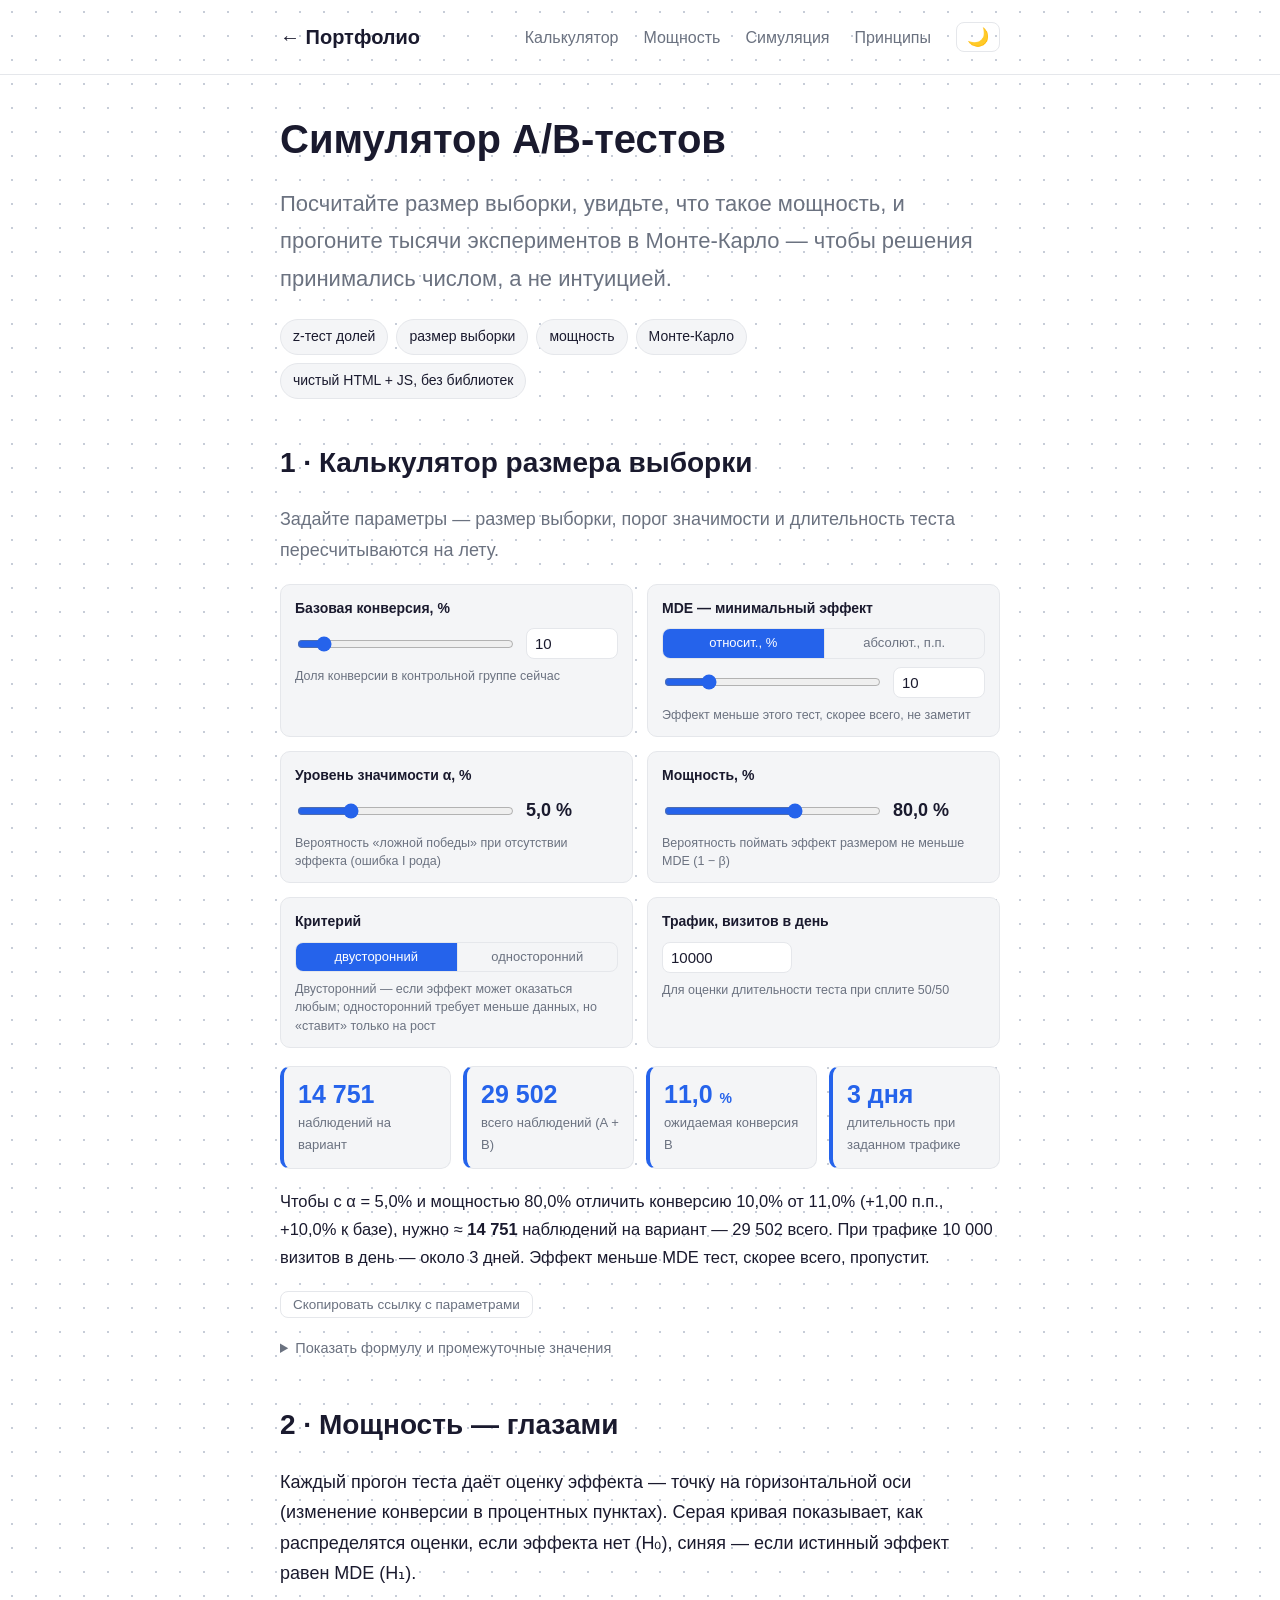
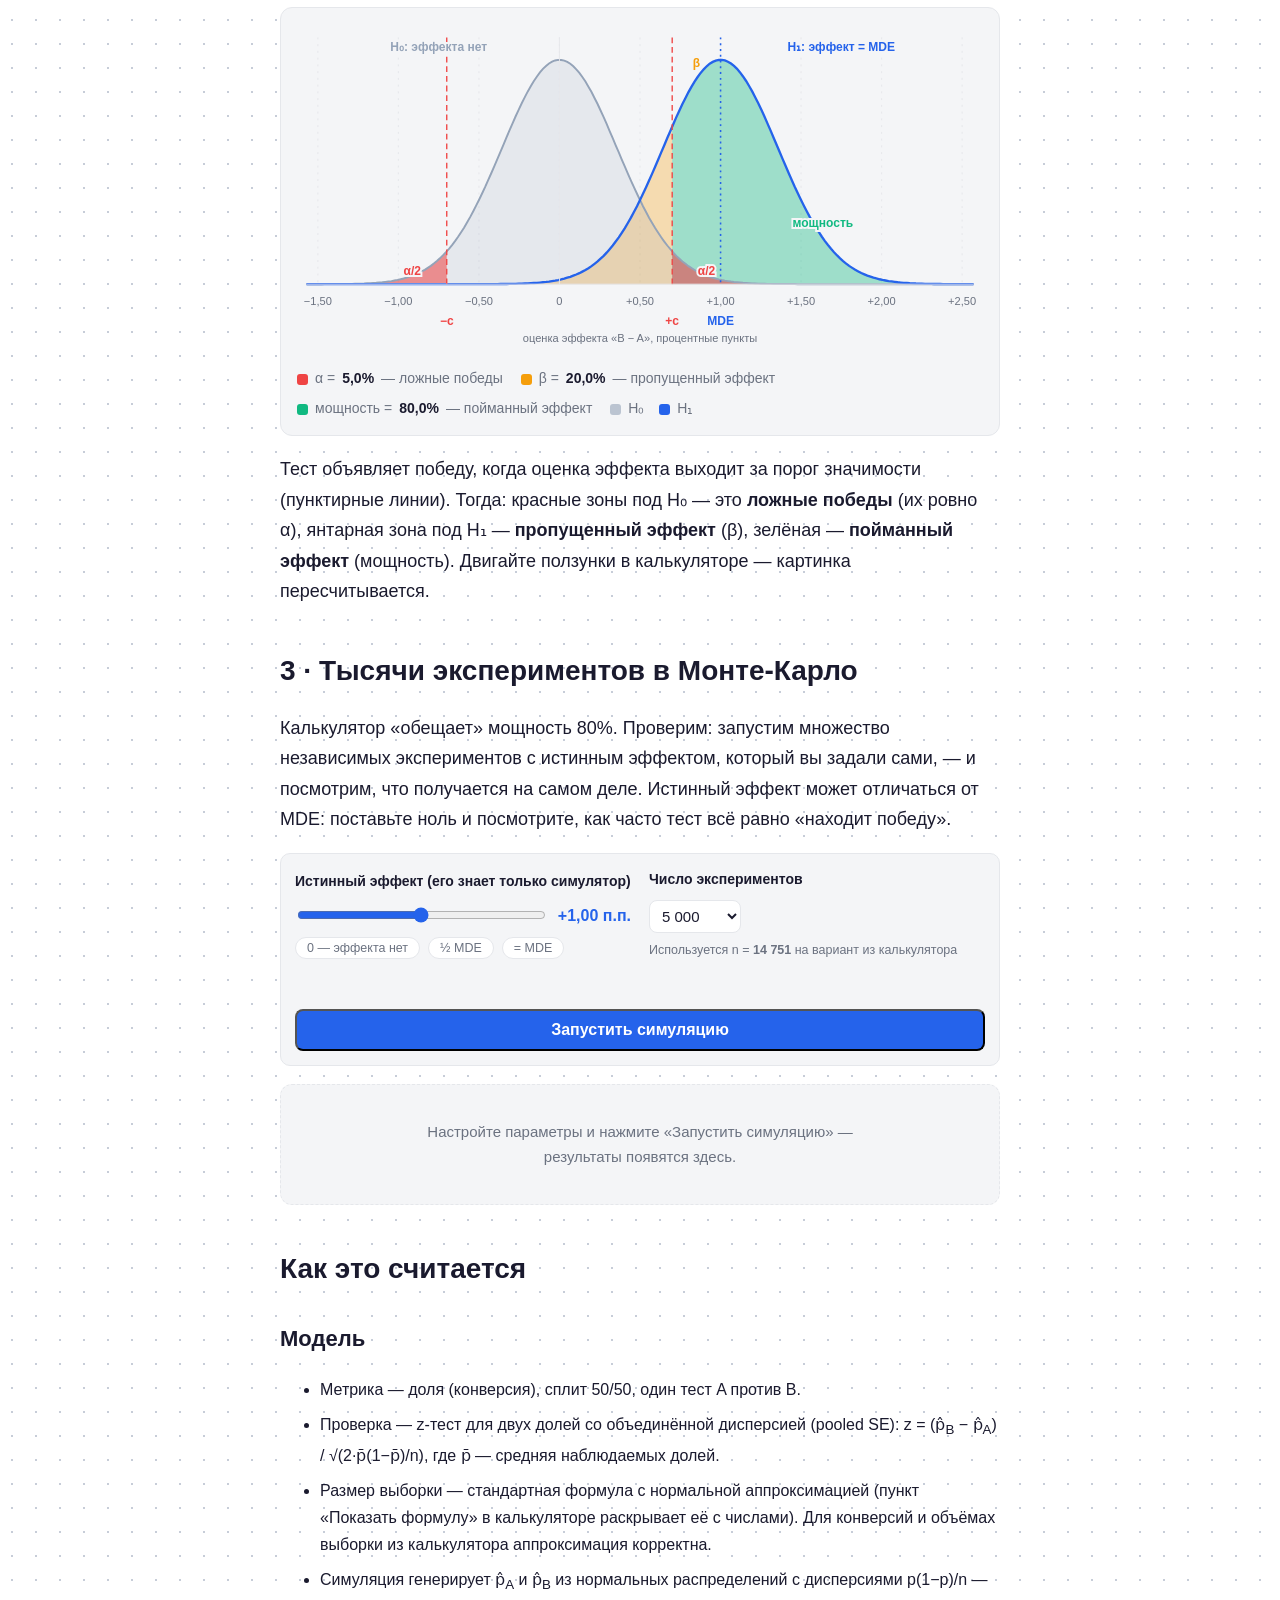
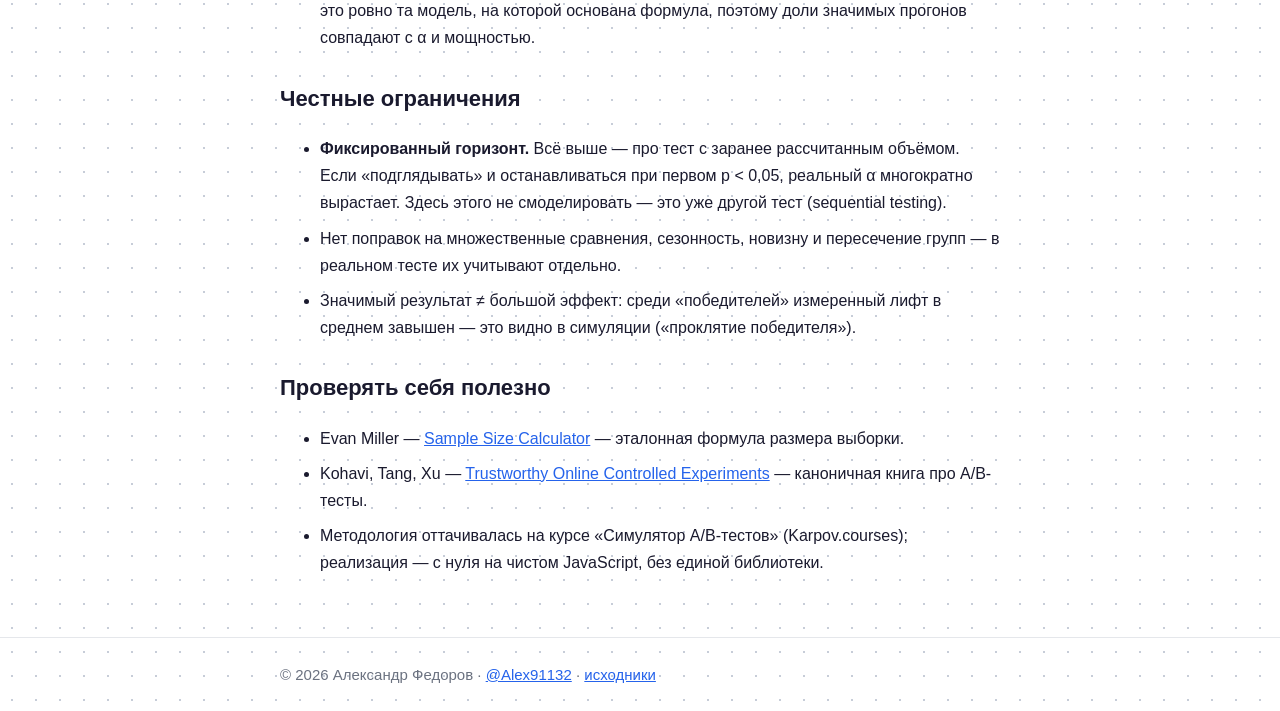
==== commit 051bce9f: "Симулятор: исправлены наложения подписей на графиках (линии/ось развезены по строкам, пояснения выне" ====
--- a/ab-simulator/index.html
+++ b/ab-simulator/index.html
@@ -663,7 +663,7 @@
     }
 
     function renderDist() {
-      var W = 720, H = 330, L = 14, R = 14, T = 16, B = 40;
+      var W = 720, H = 348, L = 14, R = 14, T = 16, B = 76;
       var iw = W - L - R, ih = H - T - B;
       var SE = D.SE, SEpp = SE * 100;
       var dPP = D.delta * 100, cPP = D.c * 100;
@@ -720,29 +720,34 @@
       if (D.twoSided) svg += vline(-cPP, '6 4', 'var(--st-red)', 1.4);
       svg += vline(dPP, '2 4', 'var(--accent)', 1.6);
 
-      // подписи кривых
-      var h0Top = Y(normPdf(0) / SEpp), h1Top = Y(1 / (SEpp * Math.sqrt(2 * Math.PI)));
-      svg += txt(X(0), h0Top - 8, 'H₀: эффекта нет', 'var(--st-h0)', 700);
-      svg += txt(X(dPP), h1Top - 8, 'H₁: эффект = MDE', 'var(--accent)', 700);
-
-      // подписи зон
-      if (D.twoSided) svg += txt(X(-cPP - 0.55 * SEpp), T + ih * 0.30, 'α/2', 'var(--st-red)');
-      svg += txt(X(cPP + 0.55 * SEpp), T + ih * 0.30, D.twoSided ? 'α/2' : 'α', 'var(--st-red)');
-      svg += txt(X((dPP + cPP) / 2), Y(normPdf((dPP - (dPP + cPP) / 2) / SEpp) / SEpp) - 10, 'β', 'var(--st-amber)');
-      svg += txt(X((cPP + hi) / 2), Y(normPdf((dPP - (cPP + hi) / 2) / SEpp) / SEpp) - 10, 'мощность', 'var(--st-green)');
-
-      // подписи линий внизу
-      svg += txt(X(cPP), T + ih + 14, '+c', 'var(--st-red)');
-      if (D.twoSided) svg += txt(X(-cPP), T + ih + 14, '−c', 'var(--st-red)');
-      svg += txt(X(dPP), T + ih + 14, 'MDE', 'var(--accent)');
-
-      // ось + тики
+      // подписи кривых — по скатам, чтобы не съезжались при малом MDE
+      svg += txt(Math.max(X(-2.1 * SEpp), L + 56), T + 14, 'H₀: эффекта нет', 'var(--st-h0)', 700);
+      svg += txt(Math.min(X(dPP + 2.1 * SEpp), W - R - 56), T + 14, 'H₁: эффект = MDE', 'var(--accent)', 700);
+
+      // подписи зон: α — у низа хвостов, β и мощность — над кривой H₁
+      svg += txt(X(cPP + 0.6 * SEpp), T + ih - 10, D.twoSided ? 'α/2' : 'α', 'var(--st-red)');
+      if (D.twoSided) svg += txt(X(-cPP - 0.6 * SEpp), T + ih - 10, 'α/2', 'var(--st-red)');
+      var betaX = (dPP + cPP) / 2;
+      var betaY = Math.max(T + 14, Y(normPdf((betaX - dPP) / SEpp) / SEpp) - 12);
+      svg += txt(X(betaX), betaY, 'β', 'var(--st-amber)');
+      var pwX = (cPP + hi) / 2;
+      var pwY = Math.max(T + 40, Y(normPdf((pwX - dPP) / SEpp) / SEpp) - 12);
+      svg += txt(X(pwX), pwY, 'мощность', 'var(--st-green)');
+
+      // подписи линий: отдельная строка под тиками оси
+      var cLabelX = X(cPP), mdeLabelX = X(dPP);
+      if (Math.abs(mdeLabelX - cLabelX) < 36) mdeLabelX = cLabelX + 36;
+      svg += txt(cLabelX, T + ih + 42, '+c', 'var(--st-red)');
+      if (D.twoSided) svg += txt(X(-cPP), T + ih + 42, '−c', 'var(--st-red)');
+      svg += txt(mdeLabelX, T + ih + 42, 'MDE', 'var(--accent)');
+
+      // ось + тики (строка 1), подписи линий (строка 2), заголовок оси (строка 3)
       svg += '<line x1="' + L + '" y1="' + (T + ih) + '" x2="' + (W - R) + '" y2="' + (T + ih) + '" stroke="var(--border)" stroke-width="1"/>';
       for (tick = t0; tick <= hi + 1e-9; tick += step) {
         var lb = Math.abs(tick) < 1e-9 ? '0' : (tick > 0 ? '+' : '−') + fmt2(Math.abs(tick));
-        svg += txt(X(tick), T + ih + 30, lb, 'var(--muted)', 400, 11.5);
-      }
-      svg += txt(X(lo + (hi - lo) / 2), H - 3, 'оценка эффекта «B − A», процентные пункты', 'var(--muted)', 400, 11.5);
+        svg += txt(X(tick), T + ih + 22, lb, 'var(--muted)', 400, 11.5);
+      }
+      svg += txt(X(lo + (hi - lo) / 2), T + ih + 60, 'оценка эффекта «B − A», процентные пункты', 'var(--muted)', 400, 11.5);
       svg += '</svg>';
 
       $('distChart').innerHTML = svg;
@@ -811,8 +816,17 @@
       }
       html += '</div>';
 
-      html += '<div class="chart"><h3 class="ch-title">Измеренный эффект по прогонам, п.п. — и теоретическое распределение</h3><div id="liftHist"></div></div>';
-      html += '<div class="chart"><h3 class="ch-title">Распределение p-value</h3><div id="pvalHist"></div></div>';
+      html += '<div class="chart"><h3 class="ch-title">Измеренный эффект по прогонам, п.п.</h3><div id="liftHist"></div>' +
+        '<div class="lg">' +
+        '<span><i class="sw" style="background:var(--accent);opacity:.55"></i>измеренный лифт</span>' +
+        '<span><i class="sw" style="background:var(--st-h0)"></i>теория: N(эффект, SE)</span>' +
+        '<span><i class="sw" style="background:var(--st-green);opacity:.4"></i>правее +c — значимо</span>' +
+        '</div></div>';
+      html += '<div class="chart"><h3 class="ch-title">Распределение p-value</h3><div id="pvalHist"></div>' +
+        '<div class="lg">' +
+        '<span><i class="sw" style="background:var(--st-red)"></i>p &lt; α — значимые прогоны</span>' +
+        '<span><i class="sw" style="background:var(--muted)"></i>пунктир — равномерно, как было бы при H₀</span>' +
+        '</div></div>';
 
       var te0 = Math.abs(r.te) < 1e-9;
       var atMde = Math.abs(r.te - D.delta * 100) < 1e-9;
@@ -915,10 +929,12 @@
         return '<text x="' + x.toFixed(1) + '" y="' + y.toFixed(1) + '" font-size="' + (size || 11.5) + '" font-weight="' + (weight || 400) +
           '" fill="' + color + '" text-anchor="' + (anchor || 'middle') + '" style="paint-order:stroke;stroke:var(--card);stroke-width:3.5px">' + s + '</text>';
       }
-      svg += txt(X(te), T + 11, 'истинный эффект', 'var(--accent)', 'middle', 11.5, 700);
-      svg += txt(X(0), T + 24, '0', 'var(--muted)');
-      svg += txt(X(cPP), T + 24, '+c', 'var(--st-green)');
-      if (D.twoSided) svg += txt(X(-cPP), T + 24, '−c', 'var(--st-red)');
+      // подписи линий — двумя уровнями, чтобы не съезжались
+      var teX = X(te), teAnchor = 'middle';
+      if (teX > W - 64) { teAnchor = 'end'; teX = W - 12; }
+      svg += txt(teX, T + 14, 'истинный эффект', 'var(--accent)', teAnchor, 11.5, 700);
+      svg += txt(X(cPP), T + 34, '+c', 'var(--st-green)');
+      if (D.twoSided) svg += txt(X(-cPP), T + 34, '−c', 'var(--st-red)');
 
       // ось
       svg += '<line x1="' + L + '" y1="' + (T + ih) + '" x2="' + (W - R) + '" y2="' + (T + ih) + '" stroke="var(--border)"/>';
@@ -950,12 +966,12 @@
       function Y(d) { return T + ih - d / ymax * ih; }
 
       var svg = '<svg viewBox="0 0 ' + W + ' ' + H + '" xmlns="http://www.w3.org/2000/svg">';
-      // зона значимости
-      svg += '<rect x="' + X(0) + '" y="' + T + '" width="' + (X(D.alpha) - X(0)).toFixed(1) + '" height="' + ih + '" style="fill:var(--st-red)" opacity="0.10"/>';
-      svg += txtStatic(X(D.alpha), T + 11, 'p < α — значимо', 'var(--st-red)', 11.5, 700);
       function txtStatic(x, y, s, color, size, weight) {
         return '<text x="' + x.toFixed(1) + '" y="' + y + '" font-size="' + size + '" font-weight="' + weight + '" fill="' + color + '" text-anchor="middle" style="paint-order:stroke;stroke:var(--card);stroke-width:3.5px">' + s + '</text>';
       }
+      // зона значимости и её граница
+      svg += '<rect x="' + X(0) + '" y="' + T + '" width="' + (X(D.alpha) - X(0)).toFixed(1) + '" height="' + ih + '" style="fill:var(--st-red)" opacity="0.10"/>';
+      svg += '<line x1="' + X(D.alpha).toFixed(1) + '" y1="' + T + '" x2="' + X(D.alpha).toFixed(1) + '" y2="' + (T + ih) + '" stroke="var(--st-red)" stroke-width="1.4" stroke-dasharray="6 4"/>';
       for (i = 0; i < bins; i++) {
         if (!counts[i]) continue;
         var d0 = counts[i] / (r.K * bw);
@@ -964,9 +980,8 @@
           '" width="' + Math.max(1, X((i + 1) * bw) - X(i * bw) - 1.6).toFixed(1) + '" height="' + (T + ih - Y(d0)).toFixed(1) +
           '" style="fill:' + (inSig ? 'var(--st-red)' : 'var(--accent)') + '" opacity="' + (inSig ? 0.75 : 0.5) + '" rx="2"/>';
       }
-      // равномерное распределение — ожидание при H0
+      // равномерное распределение — ожидание при H0 (пояснение — в легенде под графиком)
       svg += '<line x1="' + X(0) + '" y1="' + Y(1) + '" x2="' + X(1) + '" y2="' + Y(1) + '" stroke="var(--muted)" stroke-width="1.6" stroke-dasharray="6 4"/>';
-      svg += txtStatic(X(0.86), Y(1) - 7, 'равномерно (при H₀)', 'var(--muted)', 11, 400);
 
       svg += '<line x1="' + L + '" y1="' + (T + ih) + '" x2="' + (W - R) + '" y2="' + (T + ih) + '" stroke="var(--border)"/>';
       var marks = [0, 0.25, 0.5, 0.75, 1];
